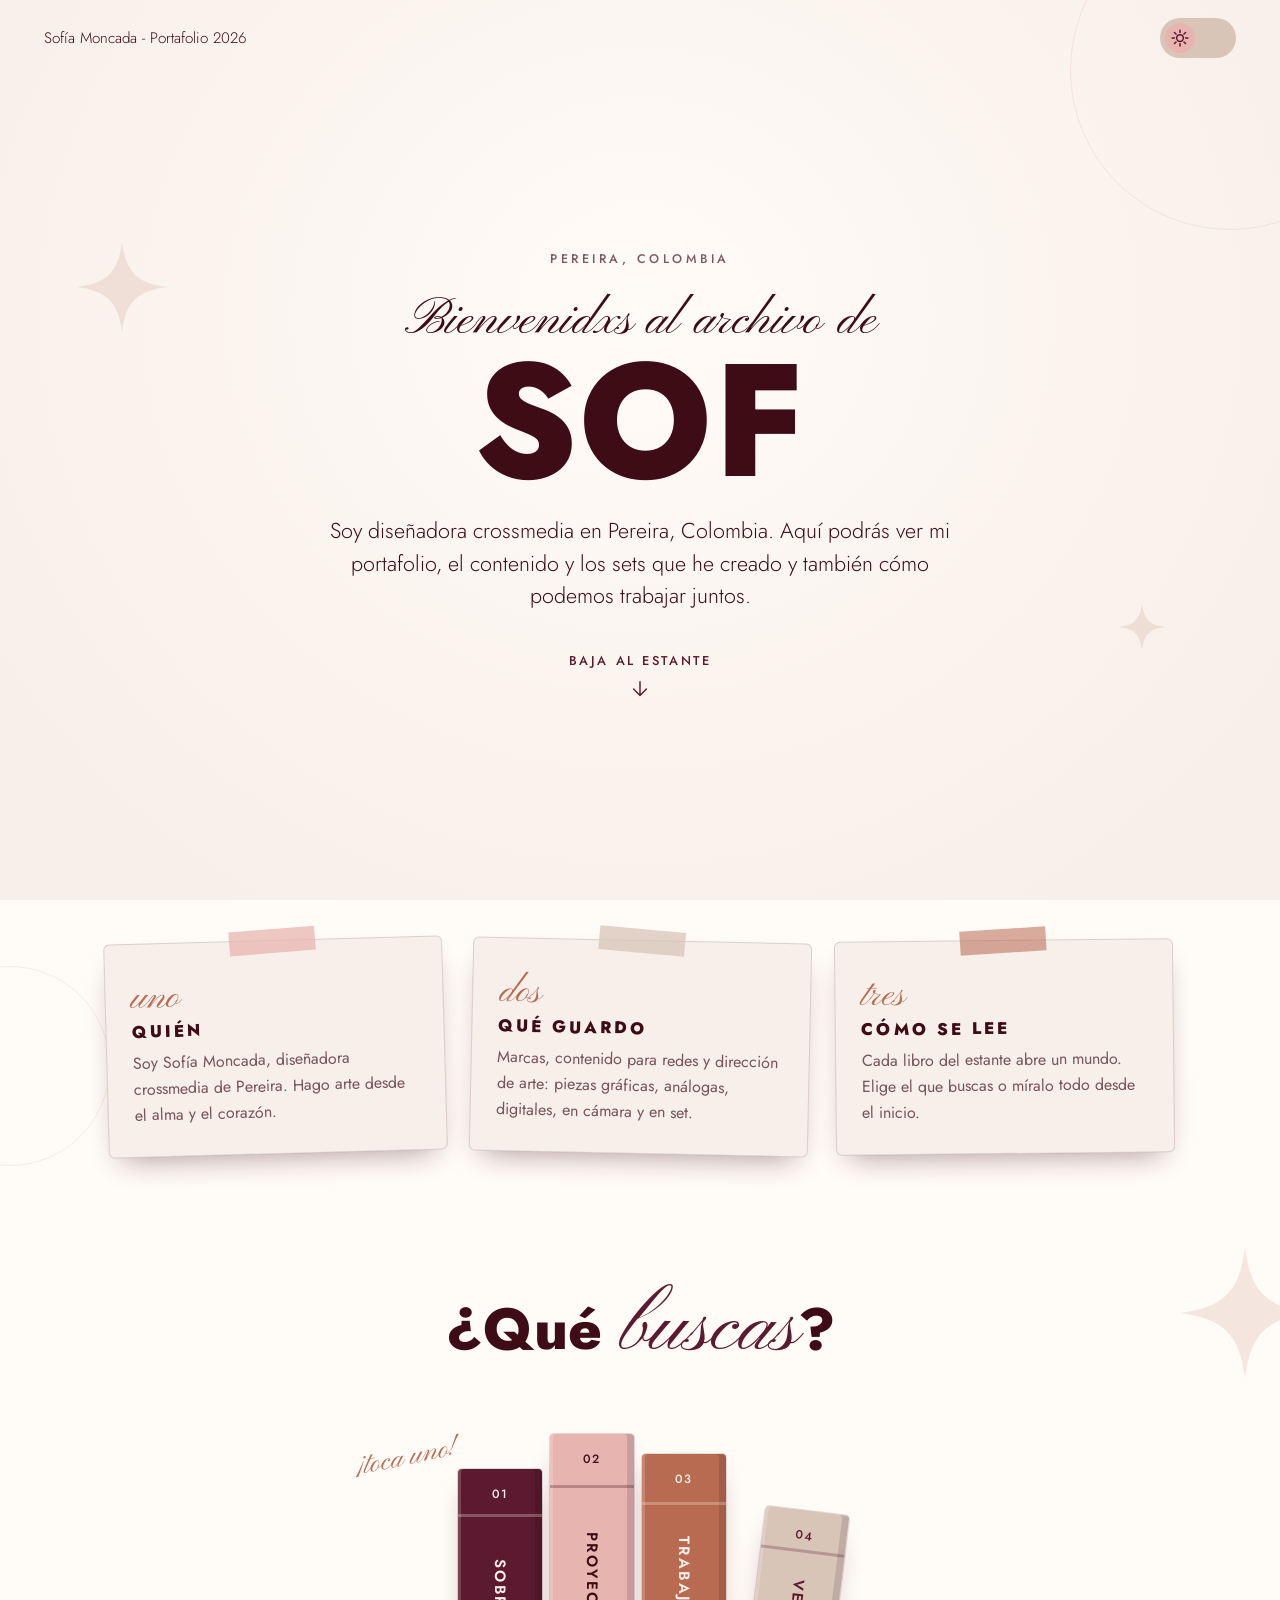
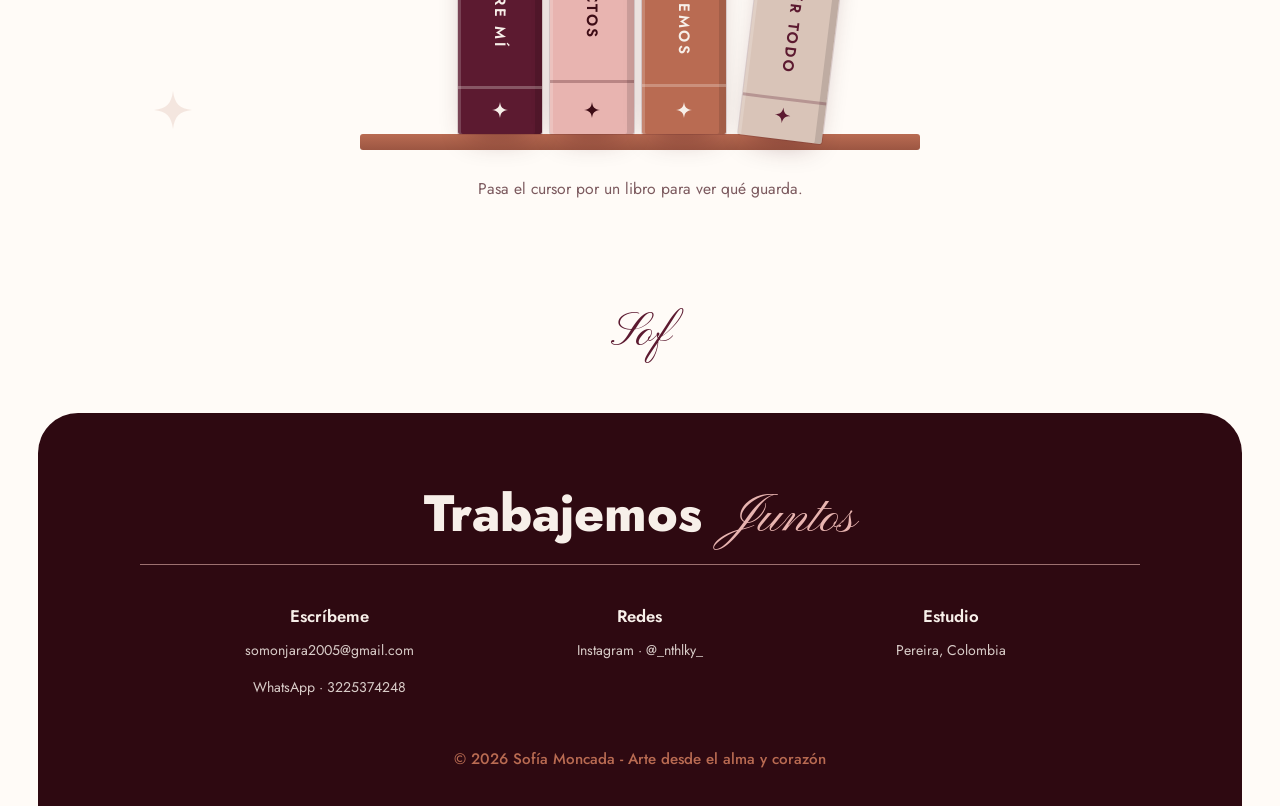
==== index.html @ 977b35dd "Marca de versión en los CSS y JS de todas las páginas Así el navegador descarga los archivos nuevos " ====
<!doctype html>
<html lang="es">
<head>
  <meta charset="utf-8">
  <meta name="viewport" content="width=device-width, initial-scale=1">
  <title>Trazo · Bienvenidx al archivo de SOF</title>
  <meta name="description" content="Portafolio de Sofía Moncada Jaramillo, diseñadora crossmedia en Pereira, Colombia. Arte desde el alma y corazón.">

  <!-- Tipografías: Jost (textos) y Pinyon Script (cursiva) -->
  <link rel="preconnect" href="https://fonts.googleapis.com">
  <link rel="preconnect" href="https://fonts.gstatic.com" crossorigin>
  <link href="https://fonts.googleapis.com/css2?family=Jost:wght@300;400;500;600;700;800&family=Pinyon+Script&display=swap" rel="stylesheet">

  <!-- Estilos: generales (todas las páginas) + los propios de esta página -->
  <link rel="stylesheet" href="css/base.css?v=20261113">
  <link rel="stylesheet" href="css/barra-menu.css?v=20261113">
  <link rel="stylesheet" href="css/pie.css?v=20261113">
  <link rel="stylesheet" href="css/entrada.css?v=20261113">

  <!-- Antes de pintar: tema guardado, cortina de llegada y salto de la entrada -->
  <script>
    (function () {
      var r = document.documentElement;
      try {
        var t = localStorage.getItem('sof-theme');
        if (t) r.dataset.theme = t;

        // La entrada solo aparece la primera vez. Si ya la viste y llegas de afuera,
        // pasa directo al inicio. Para verla igual: index.html?entrada
        var vista = localStorage.getItem('sof-intro-visto');
        var desdeElSitio = document.referrer.indexOf(location.origin) === 0;
        if (vista && !desdeElSitio && location.search.indexOf('entrada') < 0) {
          location.replace('inicio.html');
          return;
        }

        if (sessionStorage.getItem('sof-cortina')) {
          r.classList.add('cortina');
          sessionStorage.removeItem('sof-cortina');
        }
      } catch (e) {}
    })();
  </script>
</head>
<body data-pagina="entrada">

  <!-- Dibujos reutilizables (estrella de 4 puntas) -->
  <svg width="0" height="0" style="position:absolute" aria-hidden="true">
    <symbol id="estrella" viewBox="0 0 24 24">
      <path d="M12 0C13 8 16 11 24 12C16 13 13 16 12 24C11 16 8 13 0 12C8 11 11 8 12 0Z"/>
    </symbol>
  </svg>

  <!-- ============ BARRA SUPERIOR ============ -->
  <header class="barra">
    <a class="marca-nombre" href="inicio.html">Sofía Moncada - Portafolio 2026</a>

    <!-- Interruptor tipo píldora: sol a la izquierda (claro), luna a la derecha (oscuro) -->
    <button class="tema" id="btnTema" type="button" role="switch" aria-label="Modo oscuro">
      <span class="perilla">
        <svg class="ico-sol" viewBox="0 0 24 24" aria-hidden="true">
          <circle cx="12" cy="12" r="4.5"/>
          <path d="M12 1.5v3M12 19.5v3M1.5 12h3M19.5 12h3M4.6 4.6l2.1 2.1M17.3 17.3l2.1 2.1M4.6 19.4l2.1-2.1M17.3 6.7l2.1-2.1"/>
        </svg>
        <svg class="ico-luna" viewBox="0 0 24 24" aria-hidden="true">
          <path d="M20.5 14.5A8.5 8.5 0 1 1 9.5 3.5a7 7 0 0 0 11 11Z"/>
        </svg>
      </span>
    </button>
  </header>

  <main>

    <!-- ============ ENTRADA (INTRO) ============ -->
    <section class="vista intro" aria-labelledby="intro-titulo">

      <!-- Fondo decorativo con baja opacidad -->
      <div class="deco" aria-hidden="true">
        <svg class="deco-estrella e1"><use href="#estrella"/></svg>
        <svg class="deco-estrella e2"><use href="#estrella"/></svg>
        <svg class="deco-estrella e3"><use href="#estrella"/></svg>
        <svg class="deco-estrella e4"><use href="#estrella"/></svg>
        <span class="deco-circulo c1"></span>
        <span class="deco-circulo c2"></span>
      </div>

      <!-- Premisa -->
      <div class="premisa contenedor">
        <p class="etiqueta aparece">Pereira, Colombia</p>

        <h1 id="intro-titulo" class="premisa-titulo aparece">
          <span class="linea-1 script">Bienvenidxs al archivo de</span>
          <span class="linea-2">SOF</span>
        </h1>

        <p class="premisa-texto aparece">
          Soy diseñadora crossmedia en Pereira, Colombia. Aquí podrás ver mi portafolio,
          el contenido y los sets que he creado y también cómo podemos trabajar juntos.
        </p>

        <a class="bajar aparece" href="#estante" data-scroll>
          Baja al estante
          <svg viewBox="0 0 24 24" aria-hidden="true"><path d="M12 4v15M5 12l7 7 7-7"/></svg>
        </a>
      </div>

      <!-- Tres tarjetas -->
      <div class="tarjetas contenedor">
        <article class="tarjeta aparece">
          <span class="tarjeta-num script">uno</span>
          <h2>Quién</h2>
          <p>Soy Sofía Moncada, diseñadora crossmedia de Pereira. Hago arte desde el alma y el corazón.</p>
        </article>
        <article class="tarjeta aparece">
          <span class="tarjeta-num script">dos</span>
          <h2>Qué guardo</h2>
          <p>Marcas, contenido para redes y dirección de arte: piezas gráficas, análogas, digitales, en cámara y en set.</p>
        </article>
        <article class="tarjeta aparece">
          <span class="tarjeta-num script">tres</span>
          <h2>Cómo se lee</h2>
          <p>Cada libro del estante abre un mundo. Elige el que buscas o míralo todo desde el inicio.</p>
        </article>
      </div>

      <!-- Estante de libros -->
      <div class="estante-zona contenedor" id="estante">
        <h2 class="estante-titulo aparece">¿Qué <em class="script">buscas</em>?</h2>

        <div class="estante-mueble">
          <span class="nota script" aria-hidden="true">¡toca uno!</span>

          <nav class="estante" aria-label="Elige un mundo">
            <a class="libro" href="sobre-mi.html" style="--i:0; --h:265; --c:var(--vino); --t:var(--crema)"
               data-pista="Sobre mí · quién soy, mis herramientas y cómo trabajo.">
              <span class="libro-num">01</span>
              <span class="libro-titulo">Sobre mí</span>
              <svg class="libro-icono" aria-hidden="true"><use href="#estrella"/></svg>
            </a>

            <a class="libro" href="proyectos.html" style="--i:1; --h:300; --c:var(--rosa); --t:var(--vino-oscuro)"
               data-pista="Proyectos · lo gráfico, análogo, digital, en cámara y en set.">
              <span class="libro-num">02</span>
              <span class="libro-titulo">Proyectos</span>
              <svg class="libro-icono" aria-hidden="true"><use href="#estrella"/></svg>
            </a>

            <a class="libro" href="planes.html" style="--i:2; --h:280; --c:var(--terracota); --t:var(--crema)"
               data-pista="Trabajemos · planes y un brief para empezar juntxs.">
              <span class="libro-num">03</span>
              <span class="libro-titulo">Trabajemos</span>
              <svg class="libro-icono" aria-hidden="true"><use href="#estrella"/></svg>
            </a>

            <a class="libro libro-inclinado" href="inicio.html" style="--i:3; --h:230; --c:var(--arena); --t:var(--vino)"
               data-pista="Ver todo · empieza por el inicio y recorre el archivo completo.">
              <span class="libro-num">04</span>
              <span class="libro-titulo">Ver todo</span>
              <svg class="libro-icono" aria-hidden="true"><use href="#estrella"/></svg>
            </a>
          </nav>

          <div class="tabla" aria-hidden="true"></div>
        </div>

        <p class="pista" id="pista" aria-live="polite">Pasa el cursor por un libro para ver qué guarda.</p>
      </div>

      <p class="firma script">Sof</p>
    </section>

  </main>

  <!-- ============ PIE DE PÁGINA (igual en todas las páginas) ============ -->
  <footer class="pie" id="contacto">
    <h2 class="pie-titulo">Trabajemos <span class="script">Juntos</span></h2>

    <div class="pie-columnas">
      <div class="pie-col">
        <h3>Escríbeme</h3>
        <!-- El correo se copia al tocarlo -->
        <button class="copiar" type="button" data-copiar="somonjara2005@gmail.com">somonjara2005@gmail.com</button>
        <span class="copiar-aviso" aria-live="polite"></span>
        <a href="https://wa.me/573225374248" target="_blank" rel="noopener">WhatsApp · 3225374248</a>
      </div>
      <div class="pie-col">
        <h3>Redes</h3>
        <a href="https://www.instagram.com/_nthlky_/" target="_blank" rel="noopener">Instagram · @_nthlky_</a>
      </div>
      <div class="pie-col">
        <h3>Estudio</h3>
        <p>Pereira, Colombia</p>
      </div>
    </div>

    <p class="pie-legal">© 2026 Sofía Moncada - Arte desde el alma y corazón</p>
  </footer>

  <!-- Transición entre páginas: 4 franjas de color -->
  <div class="franjas" aria-hidden="true">
    <span></span><span></span><span></span><span></span>
  </div>

  <script src="js/main.js?v=20261113"></script>
</body>
</html>
---- css/base.css ----
/* =========================================================
   TRAZO · Portafolio de Sofía Moncada
   base.css · lo usan TODAS las páginas: colores, tipografías, botones,
   fondo decorativo, aparición al bajar, transición y movimiento reducido
   ========================================================= */

/* ---------- 1. Colores y tipografías ---------- */
:root {
  /* Paleta de marca (no cambian) */
  --vino: #5C1A30;
  --vino-oscuro: #3D0C15;
  --crema: #F7EFE9;
  --blanco: #FFFBF7;
  --rosa: #E8B4B0;
  --terracota: #B96B52;
  --arena: #D9C4B8;

  /* Colores que cambian con el tema (modo claro) */
  --bg: var(--blanco);
  --fg: var(--vino-oscuro);
  --suave: rgba(61, 12, 21, .68);
  --accent: var(--vino);
  --accent-2: var(--terracota);
  --paper: var(--crema);
  --linea: rgba(61, 12, 21, .14);
  --barra-bg: rgba(255, 251, 247, .78);
  --sombra: 0 14px 30px -14px rgba(61, 12, 21, .45);
  --deco: var(--terracota);
  --switch-bg: var(--arena);
  --raya-1: var(--crema);
  --raya-2: var(--blanco);
  --fondo-vista: radial-gradient(ellipse at 50% 35%, var(--blanco) 0%, var(--crema) 85%);

  /* Tipografías */
  --font: 'Jost', system-ui, -apple-system, 'Segoe UI', sans-serif;
  --script: 'Pinyon Script', cursive;

  color-scheme: light;
}

/* Modo oscuro: si el sistema lo pide y Sofía no eligió "claro" */
@media (prefers-color-scheme: dark) {
  :root:not([data-theme="light"]) {
    --bg: var(--vino-oscuro);
    --fg: var(--crema);
    --suave: rgba(247, 239, 233, .72);
    --accent: var(--rosa);
    --accent-2: var(--terracota);
    --paper: #4E1524;
    --linea: rgba(247, 239, 233, .16);
    --barra-bg: rgba(61, 12, 21, .78);
    --sombra: 0 14px 30px -14px rgba(0, 0, 0, .7);
    --deco: var(--rosa);
    --switch-bg: #6E3446;
    --raya-1: var(--vino);
    --raya-2: #4B1322;
    --fondo-vista: radial-gradient(ellipse at 50% 35%, var(--vino) 0%, var(--vino-oscuro) 90%);
    color-scheme: dark;
  }
}

/* Modo oscuro elegido con el interruptor */
:root[data-theme="dark"] {
  --bg: var(--vino-oscuro);
  --fg: var(--crema);
  --suave: rgba(247, 239, 233, .72);
  --accent: var(--rosa);
  --accent-2: var(--terracota);
  --paper: #4E1524;
  --linea: rgba(247, 239, 233, .16);
  --barra-bg: rgba(61, 12, 21, .78);
  --sombra: 0 14px 30px -14px rgba(0, 0, 0, .7);
  --deco: var(--rosa);
  --switch-bg: #6E3446;
  --raya-1: var(--vino);
  --raya-2: #4B1322;
  --fondo-vista: radial-gradient(ellipse at 50% 35%, var(--vino) 0%, var(--vino-oscuro) 90%);
  color-scheme: dark;
}


/* ---------- 2. Base ---------- */
*, *::before, *::after { box-sizing: border-box; }

html { scroll-behavior: smooth; }

body {
  margin: 0;
  background: var(--bg);
  color: var(--fg);
  font-family: var(--font);
  font-size: 1.0625rem;
  line-height: 1.6;
  overflow-x: clip;
  transition: background-color .4s ease, color .4s ease;
  -webkit-font-smoothing: antialiased;
}

h1, h2, h3 { margin: 0; line-height: 1.1; font-weight: 600; }
p { margin: 0; }
a { color: inherit; }
img, svg { display: block; }

.script {
  font-family: var(--script);
  font-weight: 400;
  font-style: normal;
}

.contenedor {
  width: 100%;
  max-width: 1100px;
  margin-inline: auto;
  padding-inline: 16px;
}

:focus-visible {
  outline: 2px solid var(--accent-2);
  outline-offset: 4px;
  border-radius: 4px;
}

.vista {
  position: relative;
  min-height: 100svh;
  overflow: hidden;
  overflow: clip; /* recorta sin romper los elementos que se quedan quietos (sticky) */
  background: var(--fondo-vista);
  background-attachment: fixed;
}
.vista[hidden] { display: none; }

.boton {
  display: inline-block;
  padding: .8em 1.6em;
  border-radius: 999px;
  background: var(--accent);
  color: var(--bg);
  font-weight: 500;
  letter-spacing: .04em;
  text-decoration: none;
  transition: transform .25s ease;
}
.boton:hover { transform: translateY(-2px); }



/* Botones rosa y con borde (Inicio, Sobre mí, menú…) */
.btn-rosa,
.btn-borde {
  padding: .8em 1.6em;
  border-radius: 999px;
  font-size: .95rem;
  font-weight: 700;
  text-decoration: none;
  transition: transform .25s ease;
}
.btn-rosa { background: var(--rosa); color: var(--vino-oscuro); }
.btn-borde { border: 1.5px solid var(--fg); color: var(--fg); }
.btn-rosa:hover,
.btn-borde:hover { transform: translateY(-2px); }


/* ---------- 4. Fondo decorativo (.deco) ---------- */
.deco {
  position: absolute;
  inset: 0;
  pointer-events: none;
  z-index: 0;
}
.deco-estrella {
  position: absolute;
  fill: var(--deco);
  opacity: .14;
  animation: girar 40s linear infinite;
}
.deco-estrella.e1 { width: 90px;  height: 90px;  top: 12%; left: 6%; }
.deco-estrella.e2 { width: 46px;  height: 46px;  top: 30%; right: 9%; animation-duration: 28s; animation-direction: reverse; }
.deco-estrella.e3 { width: 130px; height: 130px; top: 62%; right: -30px; animation-duration: 55s; }
.deco-estrella.e4 { width: 38px;  height: 38px;  top: 84%; left: 12%; animation-duration: 24s; }

.deco-circulo {
  position: absolute;
  border-radius: 50%;
  border: 1.5px solid var(--deco);
  opacity: .12;
}
.deco-circulo.c1 { width: 320px; height: 320px; top: -90px; right: -110px; }
.deco-circulo.c2 { width: 200px; height: 200px; top: 48%; left: -90px; }

.vista > *:not(.deco) { position: relative; z-index: 1; }

@keyframes girar { to { rotate: 360deg; } }


/* ---------- 5. Aparición al hacer scroll ---------- */
.js .aparece {
  opacity: 0;
  transform: translateY(24px);
  transition: opacity .8s ease, transform .8s cubic-bezier(.2, .7, .2, 1);
}
.js .aparece.visible { opacity: 1; transform: none; }


/* ---------- 10. Transición entre páginas (4 franjas) ---------- */
.franjas {
  position: fixed;
  inset: 0;
  z-index: 100;
  display: grid;
  grid-template-columns: repeat(4, 1fr);
  pointer-events: none;
}
.franjas span {
  transform: scaleY(0);
  transform-origin: top;
  transition: transform .5s cubic-bezier(.7, 0, .3, 1);
}
.franjas span:nth-child(1) { background: var(--vino); }
.franjas span:nth-child(2) { background: var(--terracota); transition-delay: 70ms; }
.franjas span:nth-child(3) { background: var(--rosa);      transition-delay: 140ms; }
.franjas span:nth-child(4) { background: var(--arena);     transition-delay: 210ms; }

.franjas.entra { pointer-events: auto; }
.franjas.entra span { transform: scaleY(1); }
.franjas.sale span  { transform: scaleY(0); transform-origin: bottom; }

/* Al llegar de otra página, la pantalla empieza tapada por las franjas */
.cortina .franjas { pointer-events: auto; }
.cortina .franjas span { transform: scaleY(1); transition: none; }


/* ---------- 11. Movimiento reducido (general) ---------- */
@media (prefers-reduced-motion: reduce) {
  html { scroll-behavior: auto; }
  *, *::before, *::after {
    animation: none !important;
    transition: none !important;
  }
  .js .aparece { opacity: 1; transform: none; }
}


/* ---------- 12. Espacio para imagen (todas las páginas) ----------
   <span class="espacio-img" data-src="img/carpeta/archivo.jpg" data-alt="descripción">…</span>
   Si el archivo existe en esa ruta, la imagen aparece sola; si no, se ve este recuadro marcado. */
.espacio-img {
  position: relative;
  display: grid;
  place-items: center;
  overflow: hidden;
  border: 1.5px dashed currentColor;
  color: inherit;
  text-align: center;
  font-size: .62rem;
  font-weight: 600;
  letter-spacing: .12em;
  line-height: 1.5;
  text-transform: uppercase;
}
.espacio-img > span { padding: .6rem; opacity: .75; }
.espacio-img small { display: block; font-weight: 400; letter-spacing: .02em; text-transform: none; opacity: .85; }
.espacio-img.con-imagen { border: none; }
.espacio-img.con-imagen img { width: 100%; height: 100%; object-fit: cover; }
---- css/barra-menu.css ----
/* =========================================================
   TRAZO · Portafolio de Sofía Moncada
   barra-menu.css · barra de arriba, interruptor claro/oscuro
   y menú grande "Lo que hago" (todas las páginas)
   ========================================================= */

/* ---------- 3. Barra superior ---------- */
.barra {
  position: fixed;
  inset: 0 0 auto 0;
  z-index: 50;
  display: flex;
  align-items: center;
  justify-content: space-between;
  padding: 18px clamp(16px, 5vw, 44px);
  background: transparent;
  transition: background-color .3s ease, padding .3s ease;
}
/* Al bajar, la barra toma fondo para que se lea encima del contenido */
.barra.con-fondo {
  padding-block: 10px;
  background: var(--barra-bg);
  backdrop-filter: blur(10px);
  -webkit-backdrop-filter: blur(10px);
}

.marca-nombre {
  font-size: .95rem;
  font-weight: 300;
  color: var(--fg);
  text-decoration: none;
  white-space: nowrap;
}

/* ----- Barra principal (páginas internas): píldora flotante ----- */
.barra.barra-principal,
.barra.barra-principal.con-fondo {
  top: 12px;
  left: 50%;
  right: auto;
  width: min(1240px, calc(100% - 32px));
  translate: -50% 0;
  padding: 7px 8px 7px clamp(16px, 2vw, 26px);
  border: 1px solid var(--linea);
  border-radius: 999px;
  background: var(--barra-bg);
  backdrop-filter: blur(12px);
  -webkit-backdrop-filter: blur(12px);
}

.logo {
  font-family: var(--script);
  font-size: 2.1rem;
  line-height: 1;
  color: var(--fg);
  text-decoration: none;
}

/* Enlaces Inicio · Sobre mí · Proyectos */
.nav {
  display: flex;
  align-items: center;
  gap: .3rem;
  margin-inline: auto;
}
.nav-enlace {
  padding: .5em 1em;
  border-radius: 999px;
  font-size: .95rem;
  font-weight: 500;
  color: var(--fg);
  text-decoration: none;
  transition: background-color .25s ease;
}
.nav-enlace:hover { background: var(--linea); }
/* Página actual: resaltada en una píldora */
.nav-enlace[aria-current="page"] {
  background: var(--linea);
  color: var(--suave);
}

.barra-acciones {
  display: flex;
  align-items: center;
  gap: 10px;
}

/* Botón "¡Trabajemos!" (rosa) */
.nav-cta {
  padding: .7em 1.3em;
  border-radius: 999px;
  background: var(--rosa);
  color: var(--vino-oscuro);
  font-size: .95rem;
  font-weight: 700;
  text-decoration: none;
  white-space: nowrap;
  transition: transform .25s ease;
}
.nav-cta:hover { transform: translateY(-2px) rotate(-2deg); }

/* Botón "Lo que hago" (borde) */
.lo-que-hago {
  padding: .65em 1.2em;
  border: 1.5px solid var(--fg);
  border-radius: 999px;
  background: transparent;
  color: var(--fg);
  font: inherit;
  font-size: .95rem;
  font-weight: 700;
  white-space: nowrap;
  cursor: pointer;
  transition: background-color .25s ease, color .25s ease;
}
.lo-que-hago:hover,
.lo-que-hago[aria-expanded="true"] {
  background: var(--fg);
  color: var(--bg);
}

/* Interruptor un poco más pequeño dentro de la barra */
.barra-principal .tema { width: 64px; height: 34px; }
.barra-principal .perilla { top: 4px; left: 4px; width: 26px; height: 26px; }
.barra-principal .tema[data-modo="dark"] .perilla { transform: translateX(30px); }
.barra-principal .perilla svg { width: 15px; height: 15px; }

/* Botón "Menú" (solo en celular) */
.menu-btn {
  display: none;
  align-items: center;
  gap: .5rem;
  padding: .55em 1em;
  border: 1.5px solid var(--fg);
  border-radius: 999px;
  background: transparent;
  color: var(--fg);
  font: inherit;
  font-size: .9rem;
  font-weight: 600;
  cursor: pointer;
}
.menu-btn[aria-expanded="true"] { background: var(--fg); color: var(--bg); }
.menu-rayas { display: grid; gap: 4px; width: 16px; }
.menu-rayas i { height: 1.8px; border-radius: 2px; background: currentColor; }

/* Celular y tablet: solo logo, interruptor y "Menú" */
@media (max-width: 900px) {
  .nav,
  .nav-cta,
  .lo-que-hago { display: none; }
  .menu-btn { display: inline-flex; }
}


/* ----- Menú grande "Lo que hago" ----- */
.mega {
  position: fixed;
  inset: 0;
  z-index: 45; /* debajo de la barra, que sigue visible */
  overflow-y: auto;
  overscroll-behavior: contain;
  background: var(--bg);
  opacity: 0;
  transition: opacity .35s ease;
}
.mega[hidden] { display: none; }
.mega.abierto { opacity: 1; }

.mega-contenido {
  width: min(1240px, calc(100% - 32px));
  margin-inline: auto;
  padding-block: 100px 50px;
}

.mega-cabeza {
  display: flex;
  flex-wrap: wrap;
  align-items: flex-end;
  justify-content: space-between;
  gap: .4rem 1rem;
  margin-bottom: 1rem;
}
.mega-etiqueta {
  font-size: .95rem;
  font-weight: 500;
}
.mega-etiqueta b {
  margin-right: .6rem;
  font-weight: 700;
  color: var(--rosa);
}
.mega-lema {
  font-size: clamp(1.8rem, 3.6vw, 2.6rem);
  line-height: 1;
  color: var(--rosa);
}

/* Las tres tarjetas de mundos */
.mundos {
  display: grid;
  grid-template-columns: repeat(3, 1fr);
  gap: 20px;
}
.mundo {
  display: flex;
  flex-direction: column;
  padding: 26px 24px 26px;
  border-radius: 26px;
  background: var(--mundo-bg);
  color: var(--mundo-fg);
  box-shadow: 0 0 0 1px var(--linea);
  transition: transform .4s cubic-bezier(.3, 1.4, .5, 1);
}
.mundo:hover { transform: translateY(-4px); }
.mundo-marca { --mundo-bg: var(--rosa);      --mundo-fg: var(--vino-oscuro); }
.mundo-redes { --mundo-bg: var(--crema);     --mundo-fg: var(--vino-oscuro); }
.mundo-arte  { --mundo-bg: var(--terracota); --mundo-fg: var(--crema); }

.mundo-para {
  font-size: .9rem;
  opacity: .8;
}
.mundo-titulo {
  margin: .5rem 0 1rem;
  padding-bottom: 1rem;
  border-bottom: 1px solid currentColor;
  font-size: clamp(2rem, 3.2vw, 2.7rem);
  font-weight: 800;
  line-height: 1.05;
  letter-spacing: .02em;
}
.mundo-titulo .script {
  font-size: 1.05em;
  font-weight: 400;
  letter-spacing: 0;
}

.mundo-planes {
  margin: 0;
  padding: 0;
  list-style: none;
}
.plan {
  display: grid;
  grid-template-columns: 2.2rem 1fr auto;
  align-items: center;
  gap: .6rem;
  padding-block: .9rem;
  border-bottom: 1px solid color-mix(in srgb, currentColor 35%, transparent);
}
.plan-num {
  align-self: start;
  font-size: 1.05rem;
}
.plan-texto h3 {
  font-size: 1.05rem;
  font-weight: 500;
  line-height: 1.3;
}
.plan-texto p {
  margin-top: .25rem;
  font-size: .88rem;
  line-height: 1.45;
  opacity: .8;
}
.adquirir {
  padding: .45em 1em;
  border: 1.3px solid currentColor;
  border-radius: 999px;
  font-size: .85rem;
  font-weight: 700;
  color: inherit;
  text-decoration: none;
  white-space: nowrap;
  transition: background-color .25s ease, color .25s ease;
}
.adquirir:hover {
  background: var(--mundo-fg);
  color: var(--mundo-bg);
}

.mundo-miralo {
  margin-top: 1.2rem;
  font-size: .85rem;
  opacity: .8;
}
.chips {
  display: flex;
  flex-wrap: wrap;
  gap: .4rem;
  margin: .5rem 0 0;
  padding: 0;
  list-style: none;
}
.chips a {
  display: inline-block;
  padding: .35em .9em;
  border: 1px solid currentColor;
  border-radius: 999px;
  font-size: .85rem;
  color: inherit;
  text-decoration: none;
}
.chips a:hover { background: var(--mundo-fg); color: var(--mundo-bg); }

.mundo-ver {
  align-self: flex-start;
  margin-top: auto;
  padding-top: 1.8rem;
  font-size: 1.05rem;
  font-weight: 600;
  color: inherit;
  text-decoration: none;
}
.mundo-ver span { display: inline-block; transition: rotate .5s ease; }
.mundo-ver:hover span { rotate: 180deg; }
/* Subrayado del enlace "Ver el mundo" */
.mundo-ver { background: linear-gradient(currentColor, currentColor) left bottom / 100% 1.5px no-repeat; padding-bottom: 2px; }

/* Parte de abajo: páginas en grande + asesoría */
.mega-pie {
  display: flex;
  flex-wrap: wrap;
  align-items: center;
  justify-content: space-between;
  gap: 2rem;
  margin-top: 2.6rem;
}
.mega-paginas {
  display: flex;
  flex-direction: column;
}
.mega-paginas a {
  font-size: clamp(2rem, 4vw, 2.7rem);
  font-weight: 800;
  line-height: 1.12;
  text-transform: uppercase;
  color: var(--fg);
  text-decoration: none;
  transition: color .25s ease, translate .25s ease;
}
.mega-paginas a:hover { color: var(--rosa); translate: 8px 0; }

.asesoria {
  max-width: 420px;
  padding: 1.4rem 1.6rem;
  border: 1px dashed var(--suave);
  border-radius: 22px;
}
.asesoria-titulo {
  font-size: 1.9rem;
  line-height: 1.1;
  color: var(--rosa);
}
.asesoria-texto {
  margin-top: .3rem;
  font-size: 1rem;
}
.asesoria-botones {
  display: flex;
  flex-wrap: wrap;
  gap: .7rem;
  margin-top: 1rem;
}
.asesoria-hora {
  margin-top: .9rem;
  font-size: .85rem;
  color: var(--suave);
}

@media (max-width: 980px) {
  .mundos { grid-template-columns: 1fr; }
}


/* Interruptor tipo píldora */
.tema {
  position: relative;
  width: 76px;
  height: 40px;
  padding: 0;
  border: none;
  border-radius: 999px;
  background: var(--switch-bg);
  cursor: pointer;
  transition: background-color .3s ease;
}
.perilla {
  position: absolute;
  top: 5px;
  left: 5px;
  display: grid;
  place-items: center;
  width: 30px;
  height: 30px;
  border-radius: 50%;
  background: var(--rosa);
  color: var(--vino);
  transition: transform .4s cubic-bezier(.3, 1.4, .5, 1);
}
.tema[data-modo="dark"] .perilla { transform: translateX(36px); }
.perilla svg { width: 18px; height: 18px; }
.ico-sol { fill: none; stroke: currentColor; stroke-width: 2; stroke-linecap: round; }
.ico-luna { fill: currentColor; }
.tema[data-modo="dark"] .ico-sol,
.tema[data-modo="light"] .ico-luna { display: none; }
---- css/pie.css ----
/* =========================================================
   TRAZO · Portafolio de Sofía Moncada
   pie.css · pie de página "Trabajemos Juntos" (todas las páginas)
   ========================================================= */

/* ---------- 9f. Pie de página "Trabajemos Juntos" (todas las páginas) ---------- */
.pie {
  margin-inline: clamp(0px, 3vw, 44px);
  padding: clamp(3rem, 7vw, 4.5rem) clamp(16px, 5vw, 2rem) 2.2rem;
  border-radius: 40px 40px 0 0;
  background: #2E0911;
  color: var(--crema);
  text-align: center;
  scroll-margin-top: 80px;
}
.pie-titulo {
  max-width: 1000px;
  margin-inline: auto;
  padding-bottom: 1rem;
  border-bottom: 1px solid color-mix(in srgb, var(--rosa) 60%, transparent);
  font-size: clamp(2.2rem, 5vw, 3.2rem);
  font-weight: 800;
}
.pie-titulo .script {
  margin-left: .2em;
  font-size: 1.05em;
  font-weight: 400;
  color: var(--rosa);
}

.pie-columnas {
  display: grid;
  grid-template-columns: repeat(3, 1fr);
  gap: 2rem;
  max-width: 900px;
  margin: 2.6rem auto 0;
}
.pie-col {
  display: flex;
  flex-direction: column;
  align-items: center;
  gap: .9rem;
}
.pie-col h3 {
  font-size: 1.05rem;
  font-weight: 600;
}
.pie-col a,
.pie-col p,
.copiar {
  padding: 0;
  border: none;
  background: none;
  font: inherit;
  font-size: .88rem;
  color: var(--crema);
  opacity: .85;
  text-decoration: none;
  cursor: pointer;
  transition: color .25s ease, opacity .25s ease;
}
.pie-col p { cursor: default; }
.pie-col a:hover,
.copiar:hover { color: var(--rosa); opacity: 1; }
.copiar-aviso {
  min-height: 0;
  margin-top: -.6rem;
  font-size: .78rem;
  font-weight: 600;
  color: var(--rosa);
}
.copiar-aviso:empty { display: none; }

.pie-legal {
  margin-top: 3rem;
  font-size: .95rem;
  font-weight: 500;
  color: var(--terracota);
}

@media (max-width: 640px) {
  .pie-columnas { grid-template-columns: 1fr; }
}
---- css/entrada.css ----
/* =========================================================
   TRAZO · Portafolio de Sofía Moncada
   entrada.css · solo para index.html (la Entrada)
   ========================================================= */

/* ---------- 6. ENTRADA · Premisa ---------- */
.premisa {
  min-height: 100svh;
  display: flex;
  flex-direction: column;
  align-items: center;
  justify-content: center;
  gap: 1.4rem;
  padding-top: 90px;
  padding-bottom: 40px;
  text-align: center;
}

.etiqueta {
  font-size: .78rem;
  font-weight: 500;
  letter-spacing: .28em;
  text-transform: uppercase;
  color: var(--suave);
}

.premisa-titulo {
  display: flex;
  flex-direction: column;
  align-items: center;
  color: var(--fg);
}
.premisa-titulo .linea-1 {
  font-size: clamp(2rem, 5vw, 3.2rem);
  line-height: 1.1;
}
.premisa-titulo .linea-2 {
  font-size: clamp(5.5rem, 17vw, 10rem);
  font-weight: 800;
  line-height: .9;
  letter-spacing: .01em;
}

.premisa-texto {
  max-width: 40rem;
  font-size: clamp(1.1rem, 2.2vw, 1.35rem);
  font-weight: 300;
  line-height: 1.5;
  color: var(--fg);
  opacity: .92;
}

.bajar {
  display: inline-flex;
  flex-direction: column;
  align-items: center;
  gap: .4rem;
  margin-top: 1rem;
  font-size: .8rem;
  font-weight: 500;
  letter-spacing: .2em;
  text-transform: uppercase;
  text-decoration: none;
  color: var(--accent);
}
.bajar svg {
  width: 22px;
  height: 22px;
  fill: none;
  stroke: currentColor;
  stroke-width: 1.6;
  stroke-linecap: round;
  stroke-linejoin: round;
  animation: rebote 1.8s ease-in-out infinite;
}
@keyframes rebote { 50% { transform: translateY(6px); } }


/* ---------- 7. ENTRADA · Tres tarjetas ---------- */
.tarjetas {
  display: grid;
  grid-template-columns: repeat(auto-fit, minmax(240px, 1fr));
  gap: 2.4rem 1.6rem;
  padding-block: 40px 90px;
}

.tarjeta {
  position: relative;
  padding: 2.2rem 1.6rem 1.8rem;
  background: var(--paper);
  border: 1px solid var(--linea);
  border-radius: 6px;
  box-shadow: var(--sombra);
}
/* Cinta de papel arriba de cada tarjeta */
.tarjeta::before {
  content: "";
  position: absolute;
  top: -12px;
  left: 50%;
  width: 86px;
  height: 24px;
  background: var(--rosa);
  opacity: .75;
  translate: -50% 0;
  rotate: -3deg;
}
.tarjeta:nth-child(1) { rotate: -1.6deg; }
.tarjeta:nth-child(2) { rotate: 1.2deg; }
.tarjeta:nth-child(3) { rotate: -.6deg; }
.tarjeta:nth-child(2)::before { background: var(--arena); rotate: 4deg; }
.tarjeta:nth-child(3)::before { background: var(--terracota); opacity: .55; }

.tarjeta-num {
  display: block;
  font-size: 2.4rem;
  line-height: 1;
  color: var(--accent-2);
}
.tarjeta h2 {
  margin: .3rem 0 .6rem;
  font-size: 1.05rem;
  font-weight: 800;
  letter-spacing: .18em;
  text-transform: uppercase;
}
.tarjeta p { color: var(--suave); font-size: 1rem; }


/* ---------- 8. ENTRADA · Estante de libros ---------- */
.estante-zona {
  display: flex;
  flex-direction: column;
  align-items: center;
  padding-block: 40px 70px;
  scroll-margin-top: 70px;
}

.estante-titulo {
  font-size: clamp(2.2rem, 6vw, 3.6rem);
  font-weight: 800;
  text-align: center;
}
.estante-titulo em {
  font-size: 1.45em;
  color: var(--accent);
}

.estante-mueble {
  --escala: 1;
  position: relative;
  width: 100%;
  max-width: 560px;
  margin-top: 2.4rem;
}

.estante {
  display: flex;
  align-items: flex-end;
  justify-content: center;
  gap: 8px;
  min-height: calc(320px * var(--escala));
  padding-inline: 12px;
}

/* Cada libro (lomo) */
.libro {
  position: relative;
  display: flex;
  flex-direction: column;
  align-items: center;
  justify-content: space-between;
  width: calc(84px * var(--escala));
  height: calc(var(--h) * 1px * var(--escala));
  padding: calc(16px * var(--escala)) 0;
  background: var(--c);
  color: var(--t);
  border-radius: 4px 4px 2px 2px;
  text-decoration: none;
  box-shadow:
    inset -7px 0 0 rgba(0, 0, 0, .12),
    inset 3px 0 0 rgba(255, 255, 255, .18),
    0 0 0 1px var(--linea),
    var(--sombra);
  transform: translateY(var(--y, 0)) rotate(var(--rot, 0deg));
  transform-origin: bottom left;
  transition: transform .4s cubic-bezier(.3, 1.5, .5, 1);
}
/* Bandas del lomo */
.libro::before,
.libro::after {
  content: "";
  position: absolute;
  left: 0;
  right: 0;
  height: 3px;
  background: currentColor;
  opacity: .28;
}
.libro::before { top: 17%; }
.libro::after  { bottom: 17%; }

.libro:hover,
.libro:focus-visible { --y: -18px; }

.libro-inclinado { --rot: 7deg; margin-left: 4px; }
.libro-inclinado:hover,
.libro-inclinado:focus-visible { --rot: 2deg; }

.libro-num {
  font-size: calc(.75rem * var(--escala));
  font-weight: 500;
  letter-spacing: .1em;
}
.libro-titulo {
  writing-mode: vertical-rl; /* se lee de arriba hacia abajo */
  font-size: calc(15px * var(--escala));
  font-weight: 600;
  letter-spacing: .16em;
  text-transform: uppercase;
  white-space: nowrap;
}
.libro-icono {
  width: calc(16px * var(--escala));
  height: calc(16px * var(--escala));
  fill: currentColor;
}

/* Libros que caen al llegar al estante */
.js .estante:not(.cae) .libro { opacity: 0; }
.estante.cae .libro {
  animation: caer .9s cubic-bezier(.3, 1.35, .5, 1) backwards;
  animation-delay: calc(var(--i) * 130ms);
}
@keyframes caer {
  from { translate: 0 -110vh; opacity: 0; }
  30%  { opacity: 1; }
  to   { translate: 0 0; }
}

/* Tabla del estante */
.tabla {
  height: 16px;
  border-radius: 3px;
  background: linear-gradient(var(--terracota), #9C5642);
  box-shadow: 0 16px 26px -12px rgba(61, 12, 21, .55);
}

/* Nota "¡toca uno!" */
.nota {
  position: absolute;
  top: 6%;
  left: -6px;
  font-size: 1.9rem;
  color: var(--accent-2);
  rotate: -12deg;
}

.pista {
  min-height: 3.2em;
  max-width: 30rem;
  margin-top: 1.6rem;
  text-align: center;
  font-size: .98rem;
  color: var(--suave);
}

.firma {
  padding: 0 16px 40px;
  text-align: center;
  font-size: 3rem;
  color: var(--accent);
}

/* Celulares: libros más pequeños */
@media (max-width: 560px) {
  .estante-mueble { --escala: .74; }
  .nota { display: none; }
}


/* ---------- Movimiento reducido ---------- */
@media (prefers-reduced-motion: reduce) {
  .js .estante:not(.cae) .libro { opacity: 1; }
}
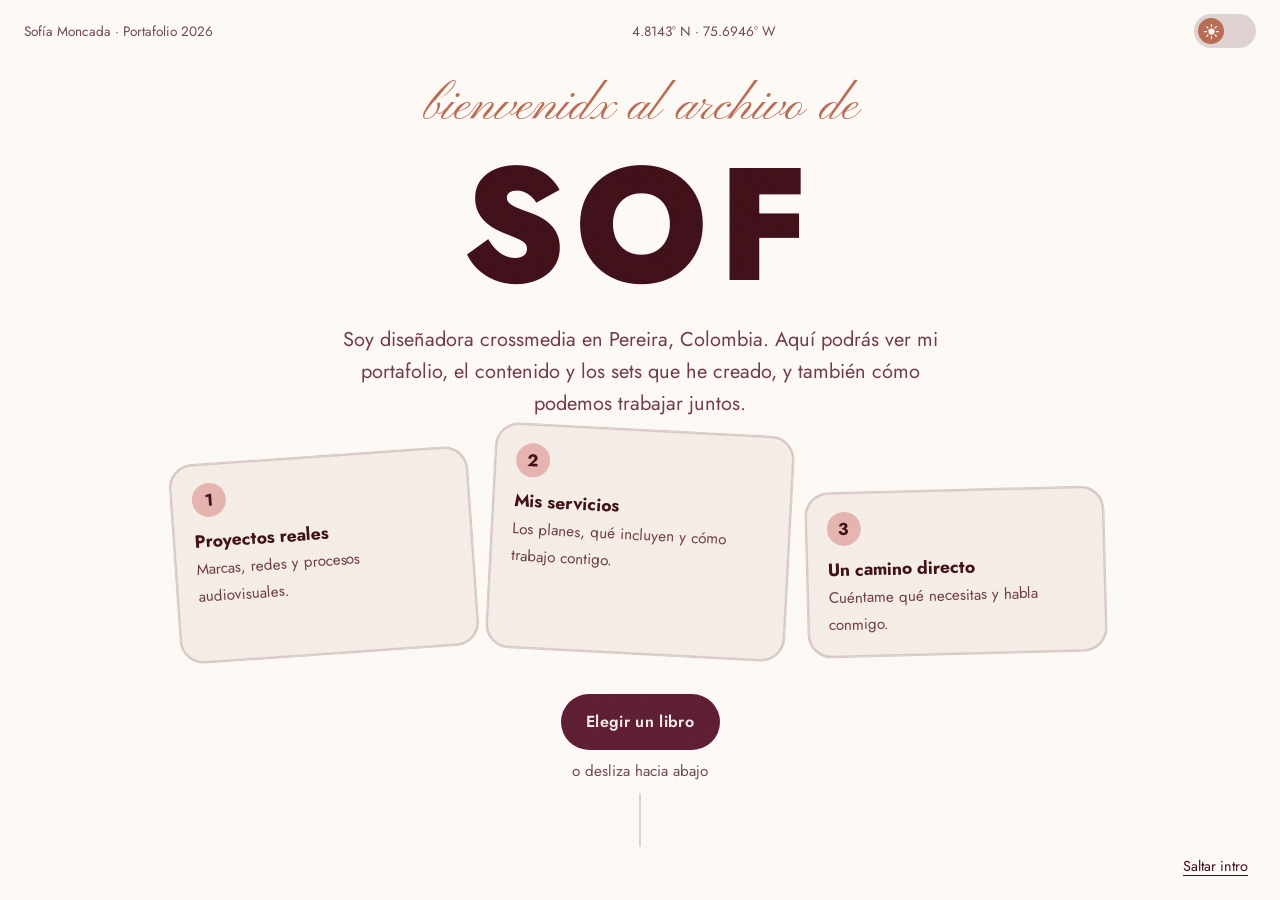
==== commit 57369f3b: "Diseño igual al portafolio original (trazo-portafolio) Se pasa el diseño original a páginas separada" ====
--- a/index.html
+++ b/index.html
@@ -1,206 +1,66 @@
-<!doctype html>
+<!DOCTYPE html>
 <html lang="es">
 <head>
-  <meta charset="utf-8">
-  <meta name="viewport" content="width=device-width, initial-scale=1">
-  <title>Trazo · Bienvenidx al archivo de SOF</title>
-  <meta name="description" content="Portafolio de Sofía Moncada Jaramillo, diseñadora crossmedia en Pereira, Colombia. Arte desde el alma y corazón.">
-
-  <!-- Tipografías: Jost (textos) y Pinyon Script (cursiva) -->
-  <link rel="preconnect" href="https://fonts.googleapis.com">
-  <link rel="preconnect" href="https://fonts.gstatic.com" crossorigin>
-  <link href="https://fonts.googleapis.com/css2?family=Jost:wght@300;400;500;600;700;800&family=Pinyon+Script&display=swap" rel="stylesheet">
-
-  <!-- Estilos: generales (todas las páginas) + los propios de esta página -->
-  <link rel="stylesheet" href="css/base.css?v=20261113">
-  <link rel="stylesheet" href="css/barra-menu.css?v=20261113">
-  <link rel="stylesheet" href="css/pie.css?v=20261113">
-  <link rel="stylesheet" href="css/entrada.css?v=20261113">
-
-  <!-- Antes de pintar: tema guardado, cortina de llegada y salto de la entrada -->
-  <script>
-    (function () {
-      var r = document.documentElement;
-      try {
-        var t = localStorage.getItem('sof-theme');
-        if (t) r.dataset.theme = t;
-
-        // La entrada solo aparece la primera vez. Si ya la viste y llegas de afuera,
-        // pasa directo al inicio. Para verla igual: index.html?entrada
-        var vista = localStorage.getItem('sof-intro-visto');
-        var desdeElSitio = document.referrer.indexOf(location.origin) === 0;
-        if (vista && !desdeElSitio && location.search.indexOf('entrada') < 0) {
-          location.replace('inicio.html');
-          return;
-        }
-
-        if (sessionStorage.getItem('sof-cortina')) {
-          r.classList.add('cortina');
-          sessionStorage.removeItem('sof-cortina');
-        }
-      } catch (e) {}
-    })();
-  </script>
+<meta charset="utf-8">
+<meta name="viewport" content="width=device-width, initial-scale=1, viewport-fit=cover">
+<title>Trazo · Sofía Moncada</title>
+<meta name="description" content="Sofía Moncada, diseñadora crossmedia en Pereira, Colombia. Identidad de marca, contenido para redes y dirección de arte.">
+<link rel="preconnect" href="https://fonts.googleapis.com">
+<link rel="preconnect" href="https://fonts.gstatic.com" crossorigin>
+<link href="https://fonts.googleapis.com/css2?family=Jost:wght@300;400;500;600;700;800;900&family=Pinyon+Script&display=swap" rel="stylesheet">
+<!-- Estilos: generales (todas las páginas) + los propios de esta página -->
+<link rel="stylesheet" href="css/base.css?v=20261113c">
+<link rel="stylesheet" href="css/barra-menu.css?v=20261113c">
+<link rel="stylesheet" href="css/pie.css?v=20261113c">
+<link rel="stylesheet" href="css/entrada.css?v=20261113c">
+<!-- La entrada sale una vez por visita; para verla otra vez: index.html?entrada -->
+<script>(function(){try{if(sessionStorage.getItem('sof-intro')==='1'&&location.search.indexOf('entrada')<0)location.replace('inicio.html')}catch(e){}})();</script>
+<!-- Antes de pintar: tema guardado y franjas de llegada desde otra página -->
+<script>
+(function(){var r=document.documentElement;try{var t=localStorage.getItem('sof-theme');if(t==='dark'||t==='light')r.dataset.theme=t;if(sessionStorage.getItem('sof-wipe')){r.classList.add('llegando');sessionStorage.removeItem('sof-wipe')}}catch(e){}})();
+</script>
 </head>
 <body data-pagina="entrada">
+<a class="skip" href="#" id="skip">Saltar al contenido</a>
 
-  <!-- Dibujos reutilizables (estrella de 4 puntas) -->
-  <svg width="0" height="0" style="position:absolute" aria-hidden="true">
-    <symbol id="estrella" viewBox="0 0 24 24">
-      <path d="M12 0C13 8 16 11 24 12C16 13 13 16 12 24C11 16 8 13 0 12C8 11 11 8 12 0Z"/>
-    </symbol>
-  </svg>
+<!-- ============ ENTRADA (INTRO) ============ -->
+<!-- Sale la primera vez de cada visita. Para verla de nuevo: index.html?entrada -->
+<div class="intro ready" id="intro">
+  <div class="top-meta"><span class="m">Sofía Moncada · Portafolio 2026</span><span class="m hide-s">4.8143° N · 75.6946° W</span><button class="theme" role="switch" aria-checked="false" aria-label="Modo oscuro"><span class="knob" aria-hidden="true"><svg class="sun" viewBox="0 0 24 24"><circle cx="12" cy="12" r="5"/><g stroke="currentColor" stroke-width="2" stroke-linecap="round"><path d="M12 1v3M12 20v3M1 12h3M20 12h3M4.2 4.2l2.1 2.1M17.7 17.7l2.1 2.1M4.2 19.8l2.1-2.1M17.7 6.3l2.1-2.1"/></g></svg><svg class="moon" viewBox="0 0 24 24"><path d="M20 14.5A8 8 0 0 1 9.5 4a8 8 0 1 0 10.5 10.5z"/></svg></span></button></div>
+  <div class="choose">
+    <section class="premise">
+      <p class="script k">bienvenidx al archivo de</p>
+      <h1>Sof</h1>
+      <p class="pp">Soy diseñadora crossmedia en Pereira, Colombia. Aquí podrás ver mi portafolio, el contenido y los sets que he creado, y también cómo podemos trabajar juntos.</p>
+      <ul class="expect">
+        <li style="--r:-4deg;--y:0px"><i>1</i><b>Proyectos reales</b><span>Marcas, redes y procesos audiovisuales.</span></li>
+        <li style="--r:3deg;--y:-26px"><i>2</i><b>Mis servicios</b><span>Los planes, qué incluyen y cómo trabajo contigo.</span></li>
+        <li style="--r:-1.5deg;--y:34px"><i>3</i><b>Un camino directo</b><span>Cuéntame qué necesitas y habla conmigo.</span></li>
+      </ul>
+      <div class="down">
+        <button class="btn b-vino" id="toBooks">Elegir un libro</button>
+        <span class="muted">o desliza hacia abajo</span>
+        <span class="cue" aria-hidden="true"></span>
+      </div>
+    </section>
+    <section class="pick" id="pick">
+      <h2>¿Qué <span class="script">buscas?</span></h2>
+      <p class="sub">Selecciona un libro para ir directo a lo que necesitas.</p>
+      <nav class="shelf" aria-label="Elige un camino">
+        <a class="book bk1" style="--d:0" href="sobre-mi.html" data-pick><span class="ico">01</span>Sobre mí<small>quién soy</small></a>
+        <a class="book bk2" style="--d:1" href="proyectos.html" data-pick><span class="ico">02</span><span class="script">Proyectos</span><small>archivo</small></a>
+        <a class="book bk3" style="--d:2" href="planes.html" data-pick><span class="ico">03</span>Trabajemos<small>planes</small></a>
+        <a class="book bk4" style="--d:3" href="inicio.html" data-pick><span class="ico">✶</span>Ver todo<small>2026</small></a>
+      </nav>
+      <a class="just" href="inicio.html" data-pick><span class="script">sin afán</span> Soy curiosx, solo quiero observar</a>
+    </section>
+  </div>
+  <button class="skipi" id="skipi">Saltar intro</button>
+</div>
+<main id="main" tabindex="-1"></main>
 
-  <!-- ============ BARRA SUPERIOR ============ -->
-  <header class="barra">
-    <a class="marca-nombre" href="inicio.html">Sofía Moncada - Portafolio 2026</a>
-
-    <!-- Interruptor tipo píldora: sol a la izquierda (claro), luna a la derecha (oscuro) -->
-    <button class="tema" id="btnTema" type="button" role="switch" aria-label="Modo oscuro">
-      <span class="perilla">
-        <svg class="ico-sol" viewBox="0 0 24 24" aria-hidden="true">
-          <circle cx="12" cy="12" r="4.5"/>
-          <path d="M12 1.5v3M12 19.5v3M1.5 12h3M19.5 12h3M4.6 4.6l2.1 2.1M17.3 17.3l2.1 2.1M4.6 19.4l2.1-2.1M17.3 6.7l2.1-2.1"/>
-        </svg>
-        <svg class="ico-luna" viewBox="0 0 24 24" aria-hidden="true">
-          <path d="M20.5 14.5A8.5 8.5 0 1 1 9.5 3.5a7 7 0 0 0 11 11Z"/>
-        </svg>
-      </span>
-    </button>
-  </header>
-
-  <main>
-
-    <!-- ============ ENTRADA (INTRO) ============ -->
-    <section class="vista intro" aria-labelledby="intro-titulo">
-
-      <!-- Fondo decorativo con baja opacidad -->
-      <div class="deco" aria-hidden="true">
-        <svg class="deco-estrella e1"><use href="#estrella"/></svg>
-        <svg class="deco-estrella e2"><use href="#estrella"/></svg>
-        <svg class="deco-estrella e3"><use href="#estrella"/></svg>
-        <svg class="deco-estrella e4"><use href="#estrella"/></svg>
-        <span class="deco-circulo c1"></span>
-        <span class="deco-circulo c2"></span>
-      </div>
-
-      <!-- Premisa -->
-      <div class="premisa contenedor">
-        <p class="etiqueta aparece">Pereira, Colombia</p>
-
-        <h1 id="intro-titulo" class="premisa-titulo aparece">
-          <span class="linea-1 script">Bienvenidxs al archivo de</span>
-          <span class="linea-2">SOF</span>
-        </h1>
-
-        <p class="premisa-texto aparece">
-          Soy diseñadora crossmedia en Pereira, Colombia. Aquí podrás ver mi portafolio,
-          el contenido y los sets que he creado y también cómo podemos trabajar juntos.
-        </p>
-
-        <a class="bajar aparece" href="#estante" data-scroll>
-          Baja al estante
-          <svg viewBox="0 0 24 24" aria-hidden="true"><path d="M12 4v15M5 12l7 7 7-7"/></svg>
-        </a>
-      </div>
-
-      <!-- Tres tarjetas -->
-      <div class="tarjetas contenedor">
-        <article class="tarjeta aparece">
-          <span class="tarjeta-num script">uno</span>
-          <h2>Quién</h2>
-          <p>Soy Sofía Moncada, diseñadora crossmedia de Pereira. Hago arte desde el alma y el corazón.</p>
-        </article>
-        <article class="tarjeta aparece">
-          <span class="tarjeta-num script">dos</span>
-          <h2>Qué guardo</h2>
-          <p>Marcas, contenido para redes y dirección de arte: piezas gráficas, análogas, digitales, en cámara y en set.</p>
-        </article>
-        <article class="tarjeta aparece">
-          <span class="tarjeta-num script">tres</span>
-          <h2>Cómo se lee</h2>
-          <p>Cada libro del estante abre un mundo. Elige el que buscas o míralo todo desde el inicio.</p>
-        </article>
-      </div>
-
-      <!-- Estante de libros -->
-      <div class="estante-zona contenedor" id="estante">
-        <h2 class="estante-titulo aparece">¿Qué <em class="script">buscas</em>?</h2>
-
-        <div class="estante-mueble">
-          <span class="nota script" aria-hidden="true">¡toca uno!</span>
-
-          <nav class="estante" aria-label="Elige un mundo">
-            <a class="libro" href="sobre-mi.html" style="--i:0; --h:265; --c:var(--vino); --t:var(--crema)"
-               data-pista="Sobre mí · quién soy, mis herramientas y cómo trabajo.">
-              <span class="libro-num">01</span>
-              <span class="libro-titulo">Sobre mí</span>
-              <svg class="libro-icono" aria-hidden="true"><use href="#estrella"/></svg>
-            </a>
-
-            <a class="libro" href="proyectos.html" style="--i:1; --h:300; --c:var(--rosa); --t:var(--vino-oscuro)"
-               data-pista="Proyectos · lo gráfico, análogo, digital, en cámara y en set.">
-              <span class="libro-num">02</span>
-              <span class="libro-titulo">Proyectos</span>
-              <svg class="libro-icono" aria-hidden="true"><use href="#estrella"/></svg>
-            </a>
-
-            <a class="libro" href="planes.html" style="--i:2; --h:280; --c:var(--terracota); --t:var(--crema)"
-               data-pista="Trabajemos · planes y un brief para empezar juntxs.">
-              <span class="libro-num">03</span>
-              <span class="libro-titulo">Trabajemos</span>
-              <svg class="libro-icono" aria-hidden="true"><use href="#estrella"/></svg>
-            </a>
-
-            <a class="libro libro-inclinado" href="inicio.html" style="--i:3; --h:230; --c:var(--arena); --t:var(--vino)"
-               data-pista="Ver todo · empieza por el inicio y recorre el archivo completo.">
-              <span class="libro-num">04</span>
-              <span class="libro-titulo">Ver todo</span>
-              <svg class="libro-icono" aria-hidden="true"><use href="#estrella"/></svg>
-            </a>
-          </nav>
-
-          <div class="tabla" aria-hidden="true"></div>
-        </div>
-
-        <p class="pista" id="pista" aria-live="polite">Pasa el cursor por un libro para ver qué guarda.</p>
-      </div>
-
-      <p class="firma script">Sof</p>
-    </section>
-
-  </main>
-
-  <!-- ============ PIE DE PÁGINA (igual en todas las páginas) ============ -->
-  <footer class="pie" id="contacto">
-    <h2 class="pie-titulo">Trabajemos <span class="script">Juntos</span></h2>
-
-    <div class="pie-columnas">
-      <div class="pie-col">
-        <h3>Escríbeme</h3>
-        <!-- El correo se copia al tocarlo -->
-        <button class="copiar" type="button" data-copiar="somonjara2005@gmail.com">somonjara2005@gmail.com</button>
-        <span class="copiar-aviso" aria-live="polite"></span>
-        <a href="https://wa.me/573225374248" target="_blank" rel="noopener">WhatsApp · 3225374248</a>
-      </div>
-      <div class="pie-col">
-        <h3>Redes</h3>
-        <a href="https://www.instagram.com/_nthlky_/" target="_blank" rel="noopener">Instagram · @_nthlky_</a>
-      </div>
-      <div class="pie-col">
-        <h3>Estudio</h3>
-        <p>Pereira, Colombia</p>
-      </div>
-    </div>
-
-    <p class="pie-legal">© 2026 Sofía Moncada - Arte desde el alma y corazón</p>
-  </footer>
-
-  <!-- Transición entre páginas: 4 franjas de color -->
-  <div class="franjas" aria-hidden="true">
-    <span></span><span></span><span></span><span></span>
-  </div>
-
-  <script src="js/main.js?v=20261113"></script>
+<div class="toast" id="toast" role="status" aria-live="polite"></div>
+<script src="js/main.js?v=20261113c"></script>
+<script src="js/entrada.js?v=20261113c"></script>
 </body>
 </html>
--- a/css/base.css
+++ b/css/base.css
@@ -1,264 +1,126 @@
 /* =========================================================
    TRAZO · Portafolio de Sofía Moncada
-   base.css · lo usan TODAS las páginas: colores, tipografías, botones,
-   fondo decorativo, aparición al bajar, transición y movimiento reducido
+   base.css · TODAS las páginas: colores, letras, botones, secciones, interruptor de tema, formas de fondo y movimiento reducido
+   (estilos tomados del portafolio original: trazo-portafolio/css/estilos.css)
    ========================================================= */
 
-/* ---------- 1. Colores y tipografías ---------- */
-:root {
-  /* Paleta de marca (no cambian) */
-  --vino: #5C1A30;
-  --vino-oscuro: #3D0C15;
-  --crema: #F7EFE9;
-  --blanco: #FFFBF7;
-  --rosa: #E8B4B0;
-  --terracota: #B96B52;
-  --arena: #D9C4B8;
+/* Trazo · Sofía Moncada — estilos del portafolio
+   Colores y tipografías en :root (tema claro) y en los bloques de modo oscuro.
+   Las secciones se fueron agregando por versiones (v5…v12); cada bloque está marcado con un comentario. */
+:root{
+  --vino:#5C1A30;--vino-osc:#3D0C15;--crema:#F7EFE9;--blanco:#FFFBF7;--rosa:#E8B4B0;--terra:#B96B52;--arena:#D9C4B8;
+  --bg:#FFFBF7;--fg:#3D0C15;--fg-soft:#6d3a44;--accent:#B96B52;--nav-bg:rgba(255,251,247,.84);--panel:#F7EFE9;
+  --paper:#F7EFE9;--on-paper:#3D0C15;--on-paper-soft:#6d3a44;
+  --line:rgba(61,12,21,.16);--line-p:rgba(61,12,21,.18);
+  --stripe-a:#FFFBF7;--stripe-b:#F6E3DE;--grid:rgba(185,107,82,.14);
+  --sans:"Jost","Futura","Century Gothic","Avenir Next",system-ui,sans-serif;
+  --script:"Pinyon Script","Snell Roundhand","Apple Chancery",cursive;
+  color-scheme:light;box-sizing:border-box;
+  padding-top:env(safe-area-inset-top,0px);padding-bottom:env(safe-area-inset-bottom,0px);
+}
+@media (prefers-color-scheme:dark){:root:not([data-theme="light"]){--bg:#3D0C15;--fg:#F7EFE9;--fg-soft:#e2c9c4;--accent:#E8B4B0;--nav-bg:rgba(61,12,21,.82);--panel:rgba(92,26,48,.55);--paper:#4a1426;--on-paper:#F7EFE9;--on-paper-soft:#e2c9c4;--line:rgba(247,239,233,.16);--line-p:rgba(247,239,233,.18);--stripe-a:#3D0C15;--stripe-b:#47111f;--grid:rgba(232,180,176,.1);color-scheme:dark}}
+:root[data-theme="dark"]{--bg:#3D0C15;--fg:#F7EFE9;--fg-soft:#e2c9c4;--accent:#E8B4B0;--nav-bg:rgba(61,12,21,.82);--panel:rgba(92,26,48,.55);--paper:#4a1426;--on-paper:#F7EFE9;--on-paper-soft:#e2c9c4;--line:rgba(247,239,233,.16);--line-p:rgba(247,239,233,.18);--stripe-a:#3D0C15;--stripe-b:#47111f;--grid:rgba(232,180,176,.1);color-scheme:dark}
+*,*::before,*::after{box-sizing:inherit;margin:0;padding:0}
+html{scroll-padding-top:calc(env(safe-area-inset-top,0px) + 90px)}
+body{background:var(--bg);color:var(--fg);transition:background-color .5s,color .5s;font-family:var(--sans);font-size:1.0625rem;line-height:1.6;-webkit-font-smoothing:antialiased;overflow-x:hidden}
+body::before{content:"";position:fixed;inset:0 0 auto;height:env(safe-area-inset-top,0px);z-index:70;background:var(--bg)}
+body::after{content:"";position:fixed;inset:0;pointer-events:none;z-index:96;opacity:.07;background-image:url("data:image/svg+xml,%3Csvg xmlns='http://www.w3.org/2000/svg' width='200' height='200'%3E%3Cfilter id='n'%3E%3CfeTurbulence type='fractalNoise' baseFrequency='.85' numOctaves='3' stitchTiles='stitch'/%3E%3C/filter%3E%3Crect width='100%25' height='100%25' filter='url(%23n)'/%3E%3C/svg%3E")}
+img{max-width:100%;display:block}
+a{color:inherit}
+button,input,textarea{font:inherit;color:inherit}
+button{background:none;border:0;cursor:pointer}
+:focus-visible{outline:3px solid var(--accent);outline-offset:3px;border-radius:6px}
+.wrap{width:min(1240px,100% - 2.5rem);margin-inline:auto}
+main{overflow-x:clip;min-height:70vh}
+.skip{position:absolute;left:-999px;top:0}
+.skip:focus{left:1rem;top:1rem;z-index:100;background:var(--rosa);color:var(--vino-osc);padding:.6rem 1rem;border-radius:999px}
 
-  /* Colores que cambian con el tema (modo claro) */
-  --bg: var(--blanco);
-  --fg: var(--vino-oscuro);
-  --suave: rgba(61, 12, 21, .68);
-  --accent: var(--vino);
-  --accent-2: var(--terracota);
-  --paper: var(--crema);
-  --linea: rgba(61, 12, 21, .14);
-  --barra-bg: rgba(255, 251, 247, .78);
-  --sombra: 0 14px 30px -14px rgba(61, 12, 21, .45);
-  --deco: var(--terracota);
-  --switch-bg: var(--arena);
-  --raya-1: var(--crema);
-  --raya-2: var(--blanco);
-  --fondo-vista: radial-gradient(ellipse at 50% 35%, var(--blanco) 0%, var(--crema) 85%);
+/* tipo y etiquetas */
+.display{font-weight:800;text-transform:uppercase;line-height:.92;letter-spacing:.01em}
+.script{font-family:var(--script);font-weight:400;line-height:1;letter-spacing:0;text-transform:none}
+.h-xl{font-size:clamp(3rem,9vw,8rem)}
+.h-l{font-size:clamp(2.4rem,6vw,4.8rem)}
+.h-m{font-size:clamp(1.9rem,3.6vw,2.8rem)}
+.st{font-weight:700;letter-spacing:-.01em;line-height:1;font-size:clamp(2.6rem,6.4vw,5.6rem)}
+.st .script{font-size:1.18em;color:var(--accent);margin-left:.06em;display:inline-block;transform:translateY(.06em)}
 
-  /* Tipografías */
-  --font: 'Jost', system-ui, -apple-system, 'Segoe UI', sans-serif;
-  --script: 'Pinyon Script', cursive;
+.lede{font-size:clamp(1.1rem,1.6vw,1.3rem);max-width:48ch}
+.muted{opacity:.75}
+.lbl{display:flex;align-items:baseline;gap:.8rem;font-size:.92rem;margin-bottom:1.6rem}
+.lbl b{font-weight:600;font-variant-numeric:tabular-nums;color:var(--accent)}
+.lbl span{opacity:.8}
+.fig{font-size:.85rem;opacity:.7;margin-top:.8rem;font-style:italic}
+.fig b{font-style:normal;font-weight:600}
+.hr{border:0;border-top:1px solid var(--line)}
+.paper .hr{border-color:var(--line-p)}
 
-  color-scheme: light;
+/* botones / chips */
+.btn{display:inline-flex;align-items:center;justify-content:center;gap:.6rem;padding:.95rem 1.6rem;border-radius:999px;font-weight:600;font-size:1rem;text-decoration:none;letter-spacing:.02em;transition:transform .35s cubic-bezier(.3,1.6,.5,1),background .25s,color .25s;white-space:nowrap}
+.btn:hover{transform:translateY(-3px) rotate(-1.5deg)}
+.b-rosa{background:var(--rosa);color:var(--vino-osc)}
+.b-line{border:1.5px solid currentColor}
+.b-vino{background:var(--vino);color:var(--crema)}
+.row-btns{display:flex;flex-wrap:wrap;gap:.8rem;margin-top:2rem}
+.chips{display:flex;flex-wrap:wrap;gap:.45rem}
+.chip{border:1.5px solid currentColor;border-radius:999px;padding:.28rem .9rem;font-size:.93rem;white-space:nowrap}
+
+/* vistas */
+[data-view]{display:none}
+[data-view].on{display:block;animation:viewin .7s cubic-bezier(.2,.8,.2,1)}
+@keyframes viewin{from{opacity:0;transform:translateY(24px)}}
+.pad{padding:clamp(4.5rem,9vw,7.5rem) 0}
+.top{padding-top:calc(env(safe-area-inset-top,0px) + 8.5rem)}
+.paper{background:var(--paper);color:var(--on-paper)}
+
+/* cinta */
+.ribbon{background:var(--rosa);color:var(--vino-osc);overflow:hidden;transform:rotate(-1.6deg);margin:0 -1rem;box-shadow:0 10px 24px rgba(0,0,0,.25)}
+.ribbon .track{display:flex;width:max-content;animation:slide 30s linear infinite;padding:.8rem 0}
+.ribbon span{font-weight:600;font-size:clamp(1.05rem,2vw,1.4rem);white-space:nowrap;padding-inline:1.2rem;display:flex;gap:2.4rem;align-items:center;letter-spacing:.02em}
+.ribbon span::after{content:"✶";color:var(--terra)}
+@keyframes slide{to{transform:translateX(-50%)}}
+
+@media (prefers-reduced-motion:reduce){
+  *,*::before,*::after{animation-duration:.001ms!important;animation-iteration-count:1!important;transition-duration:.001ms!important}
+  .hero h1 .w>span{transform:none}.rv{opacity:1;translate:0 0}.manif .w{opacity:1}
 }
+/* ===== v5: tema, intro con premisa, inicio centrado ===== */
+@keyframes spin{to{transform:rotate(360deg)}}
+.theme{width:62px;height:34px;border-radius:999px;background:var(--line);position:relative;flex:none}
+.theme .knob{position:absolute;top:4px;left:4px;width:26px;height:26px;border-radius:50%;background:var(--terra);color:var(--blanco);display:grid;place-items:center;transition:transform .45s cubic-bezier(.3,1.6,.4,1),background .4s}
+.theme svg{width:15px;height:15px;fill:currentColor;grid-area:1/1;transition:opacity .3s,transform .45s}
+.theme .moon{opacity:0;transform:rotate(-90deg)}
+.theme[aria-checked="true"] .knob{transform:translateX(28px);background:var(--rosa);color:var(--vino-osc)}
+.theme[aria-checked="true"] .sun{opacity:0;transform:rotate(90deg)}
+.theme[aria-checked="true"] .moon{opacity:1;transform:none}
 
-/* Modo oscuro: si el sistema lo pide y Sofía no eligió "claro" */
-@media (prefers-color-scheme: dark) {
-  :root:not([data-theme="light"]) {
-    --bg: var(--vino-oscuro);
-    --fg: var(--crema);
-    --suave: rgba(247, 239, 233, .72);
-    --accent: var(--rosa);
-    --accent-2: var(--terracota);
-    --paper: #4E1524;
-    --linea: rgba(247, 239, 233, .16);
-    --barra-bg: rgba(61, 12, 21, .78);
-    --sombra: 0 14px 30px -14px rgba(0, 0, 0, .7);
-    --deco: var(--rosa);
-    --switch-bg: #6E3446;
-    --raya-1: var(--vino);
-    --raya-2: #4B1322;
-    --fondo-vista: radial-gradient(ellipse at 50% 35%, var(--vino) 0%, var(--vino-oscuro) 90%);
-    color-scheme: dark;
-  }
-}
+/* tarjetas claras con borde en ambos temas */
+.wcard.w2,.bk2,.c-exp,.b-desc,.b-pal,.pk2,.expect li{box-shadow:inset 0 0 0 1.5px var(--line)}
+.form{background:var(--bg);color:var(--fg);box-shadow:inset 0 0 0 1.5px var(--line)}
+.opts button{border-color:var(--fg)!important}
+.step,.inc article{background:var(--bg)}
 
-/* Modo oscuro elegido con el interruptor */
-:root[data-theme="dark"] {
-  --bg: var(--vino-oscuro);
-  --fg: var(--crema);
-  --suave: rgba(247, 239, 233, .72);
-  --accent: var(--rosa);
-  --accent-2: var(--terracota);
-  --paper: #4E1524;
-  --linea: rgba(247, 239, 233, .16);
-  --barra-bg: rgba(61, 12, 21, .78);
-  --sombra: 0 14px 30px -14px rgba(0, 0, 0, .7);
-  --deco: var(--rosa);
-  --switch-bg: #6E3446;
-  --raya-1: var(--vino);
-  --raya-2: #4B1322;
-  --fondo-vista: radial-gradient(ellipse at 50% 35%, var(--vino) 0%, var(--vino-oscuro) 90%);
-  color-scheme: dark;
-}
+.center{text-align:center}
+.center .lbl{justify-content:center}
+.center .lede{margin-inline:auto}
+:root{--btn-bg:#5C1A30;--btn-fg:#F7EFE9}
+@media (prefers-color-scheme:dark){:root:not([data-theme="light"]){--btn-bg:#E8B4B0;--btn-fg:#3D0C15}}
+:root[data-theme="dark"]{--btn-bg:#E8B4B0;--btn-fg:#3D0C15}
+.b-vino{background:var(--btn-bg);color:var(--btn-fg)}
 
-
-/* ---------- 2. Base ---------- */
-*, *::before, *::after { box-sizing: border-box; }
-
-html { scroll-behavior: smooth; }
-
-body {
-  margin: 0;
-  background: var(--bg);
-  color: var(--fg);
-  font-family: var(--font);
-  font-size: 1.0625rem;
-  line-height: 1.6;
-  overflow-x: clip;
-  transition: background-color .4s ease, color .4s ease;
-  -webkit-font-smoothing: antialiased;
-}
-
-h1, h2, h3 { margin: 0; line-height: 1.1; font-weight: 600; }
-p { margin: 0; }
-a { color: inherit; }
-img, svg { display: block; }
-
-.script {
-  font-family: var(--script);
-  font-weight: 400;
-  font-style: normal;
-}
-
-.contenedor {
-  width: 100%;
-  max-width: 1100px;
-  margin-inline: auto;
-  padding-inline: 16px;
-}
-
-:focus-visible {
-  outline: 2px solid var(--accent-2);
-  outline-offset: 4px;
-  border-radius: 4px;
-}
-
-.vista {
-  position: relative;
-  min-height: 100svh;
-  overflow: hidden;
-  overflow: clip; /* recorta sin romper los elementos que se quedan quietos (sticky) */
-  background: var(--fondo-vista);
-  background-attachment: fixed;
-}
-.vista[hidden] { display: none; }
-
-.boton {
-  display: inline-block;
-  padding: .8em 1.6em;
-  border-radius: 999px;
-  background: var(--accent);
-  color: var(--bg);
-  font-weight: 500;
-  letter-spacing: .04em;
-  text-decoration: none;
-  transition: transform .25s ease;
-}
-.boton:hover { transform: translateY(-2px); }
-
-
-
-/* Botones rosa y con borde (Inicio, Sobre mí, menú…) */
-.btn-rosa,
-.btn-borde {
-  padding: .8em 1.6em;
-  border-radius: 999px;
-  font-size: .95rem;
-  font-weight: 700;
-  text-decoration: none;
-  transition: transform .25s ease;
-}
-.btn-rosa { background: var(--rosa); color: var(--vino-oscuro); }
-.btn-borde { border: 1.5px solid var(--fg); color: var(--fg); }
-.btn-rosa:hover,
-.btn-borde:hover { transform: translateY(-2px); }
-
-
-/* ---------- 4. Fondo decorativo (.deco) ---------- */
-.deco {
-  position: absolute;
-  inset: 0;
-  pointer-events: none;
-  z-index: 0;
-}
-.deco-estrella {
-  position: absolute;
-  fill: var(--deco);
-  opacity: .14;
-  animation: girar 40s linear infinite;
-}
-.deco-estrella.e1 { width: 90px;  height: 90px;  top: 12%; left: 6%; }
-.deco-estrella.e2 { width: 46px;  height: 46px;  top: 30%; right: 9%; animation-duration: 28s; animation-direction: reverse; }
-.deco-estrella.e3 { width: 130px; height: 130px; top: 62%; right: -30px; animation-duration: 55s; }
-.deco-estrella.e4 { width: 38px;  height: 38px;  top: 84%; left: 12%; animation-duration: 24s; }
-
-.deco-circulo {
-  position: absolute;
-  border-radius: 50%;
-  border: 1.5px solid var(--deco);
-  opacity: .12;
-}
-.deco-circulo.c1 { width: 320px; height: 320px; top: -90px; right: -110px; }
-.deco-circulo.c2 { width: 200px; height: 200px; top: 48%; left: -90px; }
-
-.vista > *:not(.deco) { position: relative; z-index: 1; }
-
-@keyframes girar { to { rotate: 360deg; } }
-
-
-/* ---------- 5. Aparición al hacer scroll ---------- */
-.js .aparece {
-  opacity: 0;
-  transform: translateY(24px);
-  transition: opacity .8s ease, transform .8s cubic-bezier(.2, .7, .2, 1);
-}
-.js .aparece.visible { opacity: 1; transform: none; }
-
-
-/* ---------- 10. Transición entre páginas (4 franjas) ---------- */
-.franjas {
-  position: fixed;
-  inset: 0;
-  z-index: 100;
-  display: grid;
-  grid-template-columns: repeat(4, 1fr);
-  pointer-events: none;
-}
-.franjas span {
-  transform: scaleY(0);
-  transform-origin: top;
-  transition: transform .5s cubic-bezier(.7, 0, .3, 1);
-}
-.franjas span:nth-child(1) { background: var(--vino); }
-.franjas span:nth-child(2) { background: var(--terracota); transition-delay: 70ms; }
-.franjas span:nth-child(3) { background: var(--rosa);      transition-delay: 140ms; }
-.franjas span:nth-child(4) { background: var(--arena);     transition-delay: 210ms; }
-
-.franjas.entra { pointer-events: auto; }
-.franjas.entra span { transform: scaleY(1); }
-.franjas.sale span  { transform: scaleY(0); transform-origin: bottom; }
-
-/* Al llegar de otra página, la pantalla empieza tapada por las franjas */
-.cortina .franjas { pointer-events: auto; }
-.cortina .franjas span { transform: scaleY(1); transition: none; }
-
-
-/* ---------- 11. Movimiento reducido (general) ---------- */
-@media (prefers-reduced-motion: reduce) {
-  html { scroll-behavior: auto; }
-  *, *::before, *::after {
-    animation: none !important;
-    transition: none !important;
-  }
-  .js .aparece { opacity: 1; transform: none; }
-}
-
-
-/* ---------- 12. Espacio para imagen (todas las páginas) ----------
-   <span class="espacio-img" data-src="img/carpeta/archivo.jpg" data-alt="descripción">…</span>
-   Si el archivo existe en esa ruta, la imagen aparece sola; si no, se ve este recuadro marcado. */
-.espacio-img {
-  position: relative;
-  display: grid;
-  place-items: center;
-  overflow: hidden;
-  border: 1.5px dashed currentColor;
-  color: inherit;
-  text-align: center;
-  font-size: .62rem;
-  font-weight: 600;
-  letter-spacing: .12em;
-  line-height: 1.5;
-  text-transform: uppercase;
-}
-.espacio-img > span { padding: .6rem; opacity: .75; }
-.espacio-img small { display: block; font-weight: 400; letter-spacing: .02em; text-transform: none; opacity: .85; }
-.espacio-img.con-imagen { border: none; }
-.espacio-img.con-imagen img { width: 100%; height: 100%; object-fit: cover; }
+.buy-btn{align-self:flex-start;margin-top:.8rem;background:var(--btn-bg);color:var(--btn-fg);border-radius:999px;padding:.55rem 1.1rem;font-weight:600;font-size:.92rem;transition:transform .3s cubic-bezier(.3,1.6,.4,1)}
+.buy-btn:hover{transform:translateY(-3px) rotate(-1.5deg)}
+.pk .buy-btn{background:var(--vino-osc);color:var(--crema)}
+.pk3 .buy-btn,.pk4 .buy-btn{background:var(--blanco);color:var(--vino-osc)}
+main .lbl,.contact .lbl{display:none}
+/* formas y estrellas de fondo */
+main section,main .stn{position:relative}
+.deco{position:absolute;inset:0;overflow:hidden;pointer-events:none;z-index:0}
+.deco svg{position:absolute;width:var(--s);color:var(--dc);opacity:var(--o);animation:dfl var(--dur) ease-in-out infinite alternate;animation-delay:var(--dl)}
+.deco svg.sp{animation:dsp var(--dur) linear infinite}
+@keyframes dfl{to{translate:0 -18px;rotate:var(--rr)}}
+@keyframes dsp{to{rotate:360deg}}
+main section>.wrap,main .stn>.wrap,main section>*:not(.deco){position:relative;z-index:1}
+.hero>.star8{position:absolute}
+.xr>*{z-index:auto}
+@media (prefers-reduced-motion:reduce){.deco svg{animation:none}}
+@media (max-width:860px){.mas-title .script{margin-left:0}}
--- a/css/barra-menu.css
+++ b/css/barra-menu.css
@@ -1,409 +1,93 @@
 /* =========================================================
    TRAZO · Portafolio de Sofía Moncada
-   barra-menu.css · barra de arriba, interruptor claro/oscuro
-   y menú grande "Lo que hago" (todas las páginas)
+   barra-menu.css · TODAS las páginas: barra de arriba, menú grande "Lo que hago" y transición de franjas
+   (estilos tomados del portafolio original: trazo-portafolio/css/estilos.css)
    ========================================================= */
 
-/* ---------- 3. Barra superior ---------- */
-.barra {
-  position: fixed;
-  inset: 0 0 auto 0;
-  z-index: 50;
-  display: flex;
-  align-items: center;
-  justify-content: space-between;
-  padding: 18px clamp(16px, 5vw, 44px);
-  background: transparent;
-  transition: background-color .3s ease, padding .3s ease;
-}
-/* Al bajar, la barra toma fondo para que se lea encima del contenido */
-.barra.con-fondo {
-  padding-block: 10px;
-  background: var(--barra-bg);
-  backdrop-filter: blur(10px);
-  -webkit-backdrop-filter: blur(10px);
-}
+/* nav */
+.nav{position:fixed;z-index:60;top:calc(env(safe-area-inset-top,0px) + 14px);left:50%;transform:translateX(-50%);width:min(1240px,100% - 1.5rem);display:flex;align-items:center;gap:1rem;padding:.45rem .45rem .45rem 1.2rem;border-radius:999px;background:var(--nav-bg);backdrop-filter:blur(14px);-webkit-backdrop-filter:blur(14px);border:1px solid var(--line);transition:transform .5s cubic-bezier(.2,.8,.2,1)}
+.nav.hide{transform:translate(-50%,-150%)}
+.logo{display:flex;align-items:baseline;gap:.35rem;text-decoration:none;white-space:nowrap;margin-right:auto}
+.logo .script{font-size:1.9rem;color:var(--accent)}
+.logo b{font-weight:600;font-size:.8rem;letter-spacing:.18em;text-transform:uppercase}
+.nav .links{display:flex;gap:.1rem}
+.nav .links a,.nav .links button{display:block;padding:.5rem .9rem;border-radius:999px;text-decoration:none;font-size:.97rem;transition:background .25s,color .25s}
+.nav .links a:hover,.nav .links button:hover{background:var(--line)}
+.nav .links [aria-current="page"]{background:var(--line);color:var(--accent)}
+.clock{font-size:.85rem;opacity:.75;white-space:nowrap;font-variant-numeric:tabular-nums}
+.nav .cta{padding:.6rem 1.1rem}
+.menu-btn{display:inline-flex;align-items:center;gap:.6rem;padding:.6rem 1rem;border-radius:999px;background:var(--rosa);color:var(--vino-osc);font-weight:600;font-size:.95rem}
+.menu-btn i,.menu-btn i::before{display:block;width:16px;height:2px;background:currentColor;position:relative;transition:transform .3s}
+.menu-btn i::before{content:"";position:absolute;top:5px}
+.menu-btn[aria-expanded="true"] i{transform:rotate(45deg)}
+.menu-btn[aria-expanded="true"] i::before{top:0;transform:rotate(-90deg)}
+@media (max-width:1060px){.nav .links,.clock{display:none}}
+@media (max-width:520px){.nav .cta{display:none}}
 
-.marca-nombre {
-  font-size: .95rem;
-  font-weight: 300;
-  color: var(--fg);
-  text-decoration: none;
-  white-space: nowrap;
-}
-
-/* ----- Barra principal (páginas internas): píldora flotante ----- */
-.barra.barra-principal,
-.barra.barra-principal.con-fondo {
-  top: 12px;
-  left: 50%;
-  right: auto;
-  width: min(1240px, calc(100% - 32px));
-  translate: -50% 0;
-  padding: 7px 8px 7px clamp(16px, 2vw, 26px);
-  border: 1px solid var(--linea);
-  border-radius: 999px;
-  background: var(--barra-bg);
-  backdrop-filter: blur(12px);
-  -webkit-backdrop-filter: blur(12px);
-}
-
-.logo {
-  font-family: var(--script);
-  font-size: 2.1rem;
-  line-height: 1;
-  color: var(--fg);
-  text-decoration: none;
-}
-
-/* Enlaces Inicio · Sobre mí · Proyectos */
-.nav {
-  display: flex;
-  align-items: center;
-  gap: .3rem;
-  margin-inline: auto;
-}
-.nav-enlace {
-  padding: .5em 1em;
-  border-radius: 999px;
-  font-size: .95rem;
-  font-weight: 500;
-  color: var(--fg);
-  text-decoration: none;
-  transition: background-color .25s ease;
-}
-.nav-enlace:hover { background: var(--linea); }
-/* Página actual: resaltada en una píldora */
-.nav-enlace[aria-current="page"] {
-  background: var(--linea);
-  color: var(--suave);
-}
-
-.barra-acciones {
-  display: flex;
-  align-items: center;
-  gap: 10px;
-}
-
-/* Botón "¡Trabajemos!" (rosa) */
-.nav-cta {
-  padding: .7em 1.3em;
-  border-radius: 999px;
-  background: var(--rosa);
-  color: var(--vino-oscuro);
-  font-size: .95rem;
-  font-weight: 700;
-  text-decoration: none;
-  white-space: nowrap;
-  transition: transform .25s ease;
-}
-.nav-cta:hover { transform: translateY(-2px) rotate(-2deg); }
-
-/* Botón "Lo que hago" (borde) */
-.lo-que-hago {
-  padding: .65em 1.2em;
-  border: 1.5px solid var(--fg);
-  border-radius: 999px;
-  background: transparent;
-  color: var(--fg);
-  font: inherit;
-  font-size: .95rem;
-  font-weight: 700;
-  white-space: nowrap;
-  cursor: pointer;
-  transition: background-color .25s ease, color .25s ease;
-}
-.lo-que-hago:hover,
-.lo-que-hago[aria-expanded="true"] {
-  background: var(--fg);
-  color: var(--bg);
-}
-
-/* Interruptor un poco más pequeño dentro de la barra */
-.barra-principal .tema { width: 64px; height: 34px; }
-.barra-principal .perilla { top: 4px; left: 4px; width: 26px; height: 26px; }
-.barra-principal .tema[data-modo="dark"] .perilla { transform: translateX(30px); }
-.barra-principal .perilla svg { width: 15px; height: 15px; }
-
-/* Botón "Menú" (solo en celular) */
-.menu-btn {
-  display: none;
-  align-items: center;
-  gap: .5rem;
-  padding: .55em 1em;
-  border: 1.5px solid var(--fg);
-  border-radius: 999px;
-  background: transparent;
-  color: var(--fg);
-  font: inherit;
-  font-size: .9rem;
-  font-weight: 600;
-  cursor: pointer;
-}
-.menu-btn[aria-expanded="true"] { background: var(--fg); color: var(--bg); }
-.menu-rayas { display: grid; gap: 4px; width: 16px; }
-.menu-rayas i { height: 1.8px; border-radius: 2px; background: currentColor; }
-
-/* Celular y tablet: solo logo, interruptor y "Menú" */
-@media (max-width: 900px) {
-  .nav,
-  .nav-cta,
-  .lo-que-hago { display: none; }
-  .menu-btn { display: inline-flex; }
-}
+/* mega menú */
+.mega{position:fixed;inset:0;z-index:55;background:var(--bg);overflow:auto;padding:calc(env(safe-area-inset-top,0px) + 6.5rem) 0 calc(2.5rem + env(safe-area-inset-bottom,0px));clip-path:inset(0 0 100% 0);visibility:hidden;transition:clip-path .65s cubic-bezier(.7,0,.2,1),visibility .65s}
+.mega.open{clip-path:inset(0);visibility:visible}
+.mega-grid{display:grid;grid-template-columns:repeat(3,1fr);gap:1.2rem}
+.world{border-radius:26px;padding:1.6rem;display:flex;flex-direction:column;gap:.9rem;text-decoration:none}
+.world .wn{font-size:.9rem;opacity:.8}
+.world h3{font-weight:800;text-transform:uppercase;font-size:clamp(1.8rem,3vw,2.6rem);line-height:.95;letter-spacing:.01em}
+.world h3 .script{text-transform:none;font-weight:400;font-size:1.15em}
+.world ul{list-style:none;display:grid;gap:.1rem}
+.world li a{display:grid;grid-template-columns:2rem 1fr;gap:.4rem;padding:.55rem 0;border-top:1px solid currentColor;text-decoration:none;font-size:.98rem;opacity:.95}
+.world li a small{grid-column:2;font-size:.85rem;opacity:.75;margin-top:-.25rem}
+.world li a:hover{opacity:.7}
+.w1{background:var(--rosa);color:var(--vino-osc)}
+.w2{background:var(--crema);color:var(--vino-osc)}
+.w3{background:var(--terra);color:var(--blanco)}
+.mega-more{display:flex;flex-wrap:wrap;gap:.6rem 2rem;margin-top:2rem;align-items:center;justify-content:space-between}
+.mega-more nav{display:flex;flex-wrap:wrap;gap:.4rem 1.6rem}
+.mega-more nav a{font-size:clamp(1.4rem,3vw,2rem);font-weight:700;text-transform:uppercase;text-decoration:none}
+.mega-more nav a:hover{color:var(--accent)}
+@media (max-width:900px){.mega-grid{grid-template-columns:1fr}}
 
 
-/* ----- Menú grande "Lo que hago" ----- */
-.mega {
-  position: fixed;
-  inset: 0;
-  z-index: 45; /* debajo de la barra, que sigue visible */
-  overflow-y: auto;
-  overscroll-behavior: contain;
-  background: var(--bg);
-  opacity: 0;
-  transition: opacity .35s ease;
-}
-.mega[hidden] { display: none; }
-.mega.abierto { opacity: 1; }
+/* cinta de transición */
+.wipe{position:fixed;inset:0;z-index:80;pointer-events:none;display:grid;grid-template-rows:repeat(4,1fr)}
+.wipe span{transform:scaleX(0);transform-origin:left}
+.wipe span:nth-child(1){background:var(--rosa)}.wipe span:nth-child(2){background:var(--terra)}.wipe span:nth-child(3){background:var(--arena)}.wipe span:nth-child(4){background:var(--vino)}
 
-.mega-contenido {
-  width: min(1240px, calc(100% - 32px));
-  margin-inline: auto;
-  padding-block: 100px 50px;
-}
+/* ===== v6: menú y archivo collage ===== */
+.mega-head{display:flex;flex-wrap:wrap;align-items:baseline;justify-content:space-between;gap:.4rem 1rem;margin-bottom:1.2rem}
+.mega-head .lbl{margin:0}
+.mega-head .script{font-size:clamp(1.8rem,3.4vw,2.6rem);color:var(--accent)}
+.world .wh{text-decoration:none;display:grid;gap:.6rem}
+.world .wh:hover h3{text-decoration:underline;text-decoration-thickness:2px;text-underline-offset:6px}
+.world .seen{margin-top:.4rem}
+.world .seen small{display:block;font-size:.8rem;opacity:.75;margin-bottom:.45rem}
+.world .mini{display:flex;flex-wrap:wrap;gap:.35rem}
+.world .mini a{border:1.5px solid currentColor;border-radius:999px;padding:.18rem .75rem;font-size:.86rem;text-decoration:none;transition:transform .3s cubic-bezier(.3,1.6,.4,1)}
+.world .mini a:hover{transform:translateY(-3px) rotate(-2deg)}
+.world .go-plan{align-self:flex-start;margin-top:auto;padding-top:.4rem;font-weight:600;text-decoration:none;border-bottom:1.5px solid currentColor}
+.world .go-plan::after{content:" ✶"}
+.mega-more{align-items:flex-start;margin-top:2.4rem}
+.mega-more nav{flex-direction:column;gap:.2rem}
+.mega-more nav a,.mega-more nav button{font-size:clamp(1.6rem,3.4vw,2.4rem);font-weight:800;text-transform:uppercase;text-decoration:none;letter-spacing:.01em;text-align:left;line-height:1.15;transition:color .25s,translate .35s cubic-bezier(.3,1.6,.4,1)}
+.mega-more nav a:hover,.mega-more nav button:hover{color:var(--accent);translate:8px 0}
+.mega-help{border:1.5px dashed var(--accent);border-radius:26px;padding:1.4rem 1.5rem;max-width:420px;rotate:1.5deg}
+.mega-help .script{font-size:2rem;color:var(--accent);margin-bottom:.3rem}
+@media (max-width:700px){.mega-help{rotate:0deg;max-width:none}}
 
-.mega-cabeza {
-  display: flex;
-  flex-wrap: wrap;
-  align-items: flex-end;
-  justify-content: space-between;
-  gap: .4rem 1rem;
-  margin-bottom: 1rem;
-}
-.mega-etiqueta {
-  font-size: .95rem;
-  font-weight: 500;
-}
-.mega-etiqueta b {
-  margin-right: .6rem;
-  font-weight: 700;
-  color: var(--rosa);
-}
-.mega-lema {
-  font-size: clamp(1.8rem, 3.6vw, 2.6rem);
-  line-height: 1;
-  color: var(--rosa);
-}
+/* adquirir planes */
+.world li{display:grid;grid-template-columns:1fr auto;align-items:center;gap:.6rem;border-top:1px solid currentColor}
+.world li a{border-top:0!important}
+.buy{border:1.5px solid currentColor;border-radius:999px;padding:.32rem .8rem;font-size:.82rem;font-weight:600;white-space:nowrap;transition:transform .3s cubic-bezier(.3,1.6,.4,1)}
+.buy:hover{transform:rotate(-3deg) scale(1.06)}
+.w1 .buy:hover,.w2 .buy:hover{background:var(--vino-osc);color:var(--crema);border-color:var(--vino-osc)}
+.w3 .buy:hover{background:var(--blanco);color:var(--terra);border-color:var(--blanco)}
+.nav{gap:.6rem}
+.logo .script{font-size:2.3rem}
+.nav .links{margin-right:auto;margin-left:1.4rem}
+.nav .cta{padding:.6rem 1.15rem}
+.nav .whatido{padding:.6rem 1.15rem;border-radius:999px;border:1.5px solid currentColor;font-weight:600;font-size:.97rem}
+.nav .whatido:hover{background:var(--fg);color:var(--bg)}
+.menu-btn{display:none}
+@media (max-width:1060px){.nav .links,.nav .whatido{display:none}.menu-btn{display:inline-flex}}
+@media (max-width:560px){.nav .cta{display:none}}
 
-/* Las tres tarjetas de mundos */
-.mundos {
-  display: grid;
-  grid-template-columns: repeat(3, 1fr);
-  gap: 20px;
-}
-.mundo {
-  display: flex;
-  flex-direction: column;
-  padding: 26px 24px 26px;
-  border-radius: 26px;
-  background: var(--mundo-bg);
-  color: var(--mundo-fg);
-  box-shadow: 0 0 0 1px var(--linea);
-  transition: transform .4s cubic-bezier(.3, 1.4, .5, 1);
-}
-.mundo:hover { transform: translateY(-4px); }
-.mundo-marca { --mundo-bg: var(--rosa);      --mundo-fg: var(--vino-oscuro); }
-.mundo-redes { --mundo-bg: var(--crema);     --mundo-fg: var(--vino-oscuro); }
-.mundo-arte  { --mundo-bg: var(--terracota); --mundo-fg: var(--crema); }
-
-.mundo-para {
-  font-size: .9rem;
-  opacity: .8;
-}
-.mundo-titulo {
-  margin: .5rem 0 1rem;
-  padding-bottom: 1rem;
-  border-bottom: 1px solid currentColor;
-  font-size: clamp(2rem, 3.2vw, 2.7rem);
-  font-weight: 800;
-  line-height: 1.05;
-  letter-spacing: .02em;
-}
-.mundo-titulo .script {
-  font-size: 1.05em;
-  font-weight: 400;
-  letter-spacing: 0;
-}
-
-.mundo-planes {
-  margin: 0;
-  padding: 0;
-  list-style: none;
-}
-.plan {
-  display: grid;
-  grid-template-columns: 2.2rem 1fr auto;
-  align-items: center;
-  gap: .6rem;
-  padding-block: .9rem;
-  border-bottom: 1px solid color-mix(in srgb, currentColor 35%, transparent);
-}
-.plan-num {
-  align-self: start;
-  font-size: 1.05rem;
-}
-.plan-texto h3 {
-  font-size: 1.05rem;
-  font-weight: 500;
-  line-height: 1.3;
-}
-.plan-texto p {
-  margin-top: .25rem;
-  font-size: .88rem;
-  line-height: 1.45;
-  opacity: .8;
-}
-.adquirir {
-  padding: .45em 1em;
-  border: 1.3px solid currentColor;
-  border-radius: 999px;
-  font-size: .85rem;
-  font-weight: 700;
-  color: inherit;
-  text-decoration: none;
-  white-space: nowrap;
-  transition: background-color .25s ease, color .25s ease;
-}
-.adquirir:hover {
-  background: var(--mundo-fg);
-  color: var(--mundo-bg);
-}
-
-.mundo-miralo {
-  margin-top: 1.2rem;
-  font-size: .85rem;
-  opacity: .8;
-}
-.chips {
-  display: flex;
-  flex-wrap: wrap;
-  gap: .4rem;
-  margin: .5rem 0 0;
-  padding: 0;
-  list-style: none;
-}
-.chips a {
-  display: inline-block;
-  padding: .35em .9em;
-  border: 1px solid currentColor;
-  border-radius: 999px;
-  font-size: .85rem;
-  color: inherit;
-  text-decoration: none;
-}
-.chips a:hover { background: var(--mundo-fg); color: var(--mundo-bg); }
-
-.mundo-ver {
-  align-self: flex-start;
-  margin-top: auto;
-  padding-top: 1.8rem;
-  font-size: 1.05rem;
-  font-weight: 600;
-  color: inherit;
-  text-decoration: none;
-}
-.mundo-ver span { display: inline-block; transition: rotate .5s ease; }
-.mundo-ver:hover span { rotate: 180deg; }
-/* Subrayado del enlace "Ver el mundo" */
-.mundo-ver { background: linear-gradient(currentColor, currentColor) left bottom / 100% 1.5px no-repeat; padding-bottom: 2px; }
-
-/* Parte de abajo: páginas en grande + asesoría */
-.mega-pie {
-  display: flex;
-  flex-wrap: wrap;
-  align-items: center;
-  justify-content: space-between;
-  gap: 2rem;
-  margin-top: 2.6rem;
-}
-.mega-paginas {
-  display: flex;
-  flex-direction: column;
-}
-.mega-paginas a {
-  font-size: clamp(2rem, 4vw, 2.7rem);
-  font-weight: 800;
-  line-height: 1.12;
-  text-transform: uppercase;
-  color: var(--fg);
-  text-decoration: none;
-  transition: color .25s ease, translate .25s ease;
-}
-.mega-paginas a:hover { color: var(--rosa); translate: 8px 0; }
-
-.asesoria {
-  max-width: 420px;
-  padding: 1.4rem 1.6rem;
-  border: 1px dashed var(--suave);
-  border-radius: 22px;
-}
-.asesoria-titulo {
-  font-size: 1.9rem;
-  line-height: 1.1;
-  color: var(--rosa);
-}
-.asesoria-texto {
-  margin-top: .3rem;
-  font-size: 1rem;
-}
-.asesoria-botones {
-  display: flex;
-  flex-wrap: wrap;
-  gap: .7rem;
-  margin-top: 1rem;
-}
-.asesoria-hora {
-  margin-top: .9rem;
-  font-size: .85rem;
-  color: var(--suave);
-}
-
-@media (max-width: 980px) {
-  .mundos { grid-template-columns: 1fr; }
-}
-
-
-/* Interruptor tipo píldora */
-.tema {
-  position: relative;
-  width: 76px;
-  height: 40px;
-  padding: 0;
-  border: none;
-  border-radius: 999px;
-  background: var(--switch-bg);
-  cursor: pointer;
-  transition: background-color .3s ease;
-}
-.perilla {
-  position: absolute;
-  top: 5px;
-  left: 5px;
-  display: grid;
-  place-items: center;
-  width: 30px;
-  height: 30px;
-  border-radius: 50%;
-  background: var(--rosa);
-  color: var(--vino);
-  transition: transform .4s cubic-bezier(.3, 1.4, .5, 1);
-}
-.tema[data-modo="dark"] .perilla { transform: translateX(36px); }
-.perilla svg { width: 18px; height: 18px; }
-.ico-sol { fill: none; stroke: currentColor; stroke-width: 2; stroke-linecap: round; }
-.ico-luna { fill: currentColor; }
-.tema[data-modo="dark"] .ico-sol,
-.tema[data-modo="light"] .ico-luna { display: none; }
-
-
+/* Al llegar desde otra página, la pantalla empieza tapada por las franjas (main.js las abre) */
+.llegando .wipe span{transform:scaleX(1)}
--- a/css/pie.css
+++ b/css/pie.css
@@ -1,85 +1,32 @@
 /* =========================================================
    TRAZO · Portafolio de Sofía Moncada
-   pie.css · pie de página "Trabajemos Juntos" (todas las páginas)
+   pie.css · TODAS las páginas: pie de contacto "Trabajemos juntos"
+   (estilos tomados del portafolio original: trazo-portafolio/css/estilos.css)
    ========================================================= */
 
-/* ---------- 9f. Pie de página "Trabajemos Juntos" (todas las páginas) ---------- */
-.pie {
-  margin-inline: clamp(0px, 3vw, 44px);
-  padding: clamp(3rem, 7vw, 4.5rem) clamp(16px, 5vw, 2rem) 2.2rem;
-  border-radius: 40px 40px 0 0;
-  background: #2E0911;
-  color: var(--crema);
-  text-align: center;
-  scroll-margin-top: 80px;
-}
-.pie-titulo {
-  max-width: 1000px;
-  margin-inline: auto;
-  padding-bottom: 1rem;
-  border-bottom: 1px solid color-mix(in srgb, var(--rosa) 60%, transparent);
-  font-size: clamp(2.2rem, 5vw, 3.2rem);
-  font-weight: 800;
-}
-.pie-titulo .script {
-  margin-left: .2em;
-  font-size: 1.05em;
-  font-weight: 400;
-  color: var(--rosa);
-}
+/* contacto (footer) */
+.contact{color:var(--crema);--line:rgba(247,239,233,.2);background:var(--vino);border-radius:40px 40px 0 0;margin-top:2rem;padding:clamp(4rem,8vw,6.5rem) 0 calc(2rem + env(safe-area-inset-bottom,0px))}
+.contact .st{font-size:clamp(3rem,9vw,7.6rem)}
+.cgrid{display:grid;grid-template-columns:repeat(3,1fr);gap:2rem;margin-top:3rem;padding-top:2rem;border-top:1px solid var(--line)}
+.cgrid h4{font-weight:600;font-size:.9rem;opacity:.7;margin-bottom:.8rem}
+.cgrid a,.cgrid button{display:block;font-size:clamp(1.05rem,1.8vw,1.3rem);text-decoration:none;margin-bottom:.35rem;text-align:left}
+.cgrid a:hover,.cgrid button:hover{color:var(--rosa)}
+.contact .st .script{color:var(--rosa)}
+.cgrid p{font-size:1.05rem}
+.cbase{display:flex;flex-wrap:wrap;justify-content:space-between;gap:1rem;margin-top:3rem;font-size:.9rem;opacity:.8}
+.cbase a{text-decoration:none}
+@media (max-width:760px){.cgrid{grid-template-columns:1fr}}
 
-.pie-columnas {
-  display: grid;
-  grid-template-columns: repeat(3, 1fr);
-  gap: 2rem;
-  max-width: 900px;
-  margin: 2.6rem auto 0;
-}
-.pie-col {
-  display: flex;
-  flex-direction: column;
-  align-items: center;
-  gap: .9rem;
-}
-.pie-col h3 {
-  font-size: 1.05rem;
-  font-weight: 600;
-}
-.pie-col a,
-.pie-col p,
-.copiar {
-  padding: 0;
-  border: none;
-  background: none;
-  font: inherit;
-  font-size: .88rem;
-  color: var(--crema);
-  opacity: .85;
-  text-decoration: none;
-  cursor: pointer;
-  transition: color .25s ease, opacity .25s ease;
-}
-.pie-col p { cursor: default; }
-.pie-col a:hover,
-.copiar:hover { color: var(--rosa); opacity: 1; }
-.copiar-aviso {
-  min-height: 0;
-  margin-top: -.6rem;
-  font-size: .78rem;
-  font-weight: 600;
-  color: var(--rosa);
-}
-.copiar-aviso:empty { display: none; }
+.toast{position:fixed;left:50%;bottom:calc(1.4rem + env(safe-area-inset-bottom,0px));transform:translate(-50%,180%);visibility:hidden;background:var(--rosa);color:var(--vino-osc);padding:.8rem 1.3rem;border-radius:999px;font-weight:600;z-index:97;transition:transform .45s cubic-bezier(.3,1.5,.5,1),visibility .45s}
+.toast.show{transform:translate(-50%,0);visibility:visible}
+.rv{opacity:0;translate:0 36px;transition:opacity .8s,translate 1s cubic-bezier(.2,.8,.2,1)}
+.rv.in{opacity:1;translate:0 0}
 
-.pie-legal {
-  margin-top: 3rem;
-  font-size: .95rem;
-  font-weight: 500;
-  color: var(--terracota);
-}
+/* contacto centrado */
+.contact{text-align:center}
+.contact .lbl{justify-content:center}
+.cgrid{text-align:center}
+.cgrid a,.cgrid button{margin-inline:auto;text-align:center}
+.cbase{justify-content:center;gap:2rem}
 
-@media (max-width: 640px) {
-  .pie-columnas { grid-template-columns: 1fr; }
-}
-
-
+.contact .lbl b{color:var(--rosa)}
--- a/css/entrada.css
+++ b/css/entrada.css
@@ -1,285 +1,58 @@
 /* =========================================================
    TRAZO · Portafolio de Sofía Moncada
-   entrada.css · solo para index.html (la Entrada)
+   entrada.css · solo index.html: premisa, tarjetas y estante de libros
+   (estilos tomados del portafolio original: trazo-portafolio/css/estilos.css)
    ========================================================= */
 
-/* ---------- 6. ENTRADA · Premisa ---------- */
-.premisa {
-  min-height: 100svh;
-  display: flex;
-  flex-direction: column;
-  align-items: center;
-  justify-content: center;
-  gap: 1.4rem;
-  padding-top: 90px;
-  padding-bottom: 40px;
-  text-align: center;
-}
+/* intro */
+.intro{position:fixed;inset:0;z-index:90;background:var(--bg);color:var(--fg);overflow-y:auto;overscroll-behavior:contain}
+.intro[hidden]{display:none}
+.intro .top-meta{position:sticky;top:0;z-index:3;display:flex;justify-content:space-between;align-items:center;gap:1rem;padding:calc(env(safe-area-inset-top,0px) + .9rem) 1.5rem .9rem;font-size:.85rem;background:var(--bg)}
+.intro .top-meta .m{opacity:.75}
+.intro .skipi{position:fixed;right:1.2rem;bottom:calc(env(safe-area-inset-bottom,0px) + 1rem);z-index:4;font-size:.9rem;text-decoration:underline;text-underline-offset:4px;background:var(--bg);padding:.35rem .8rem;border-radius:999px}
+@media (max-width:600px){.hide-s{display:none}}
+.loader{min-height:calc(100svh - 80px);display:grid;place-content:center;text-align:center}
+.loader .script{font-size:clamp(2rem,5vw,3.4rem);color:var(--accent)}
+.loader .pct{font-weight:800;font-size:clamp(5rem,20vw,14rem);line-height:.9;font-variant-numeric:tabular-nums;letter-spacing:.01em}
+.loader .barx{width:min(420px,70vw);height:6px;border-radius:9px;background:var(--line);margin:1.2rem auto 0;overflow:hidden}
+.loader .barx i{display:block;height:100%;width:0;background:linear-gradient(90deg,var(--terra),var(--rosa))}
+.choose{display:none}
+.intro.ready .loader{display:none}
+.intro.ready .choose{display:block;animation:fadein .7s}
+@keyframes fadein{from{opacity:0;transform:translateY(20px)}}
+.premise{min-height:calc(100svh - 64px);display:flex;flex-direction:column;align-items:center;justify-content:center;text-align:center;padding:1rem 1.25rem 3rem}
+.premise .k{font-size:clamp(2rem,5vw,3.2rem);color:var(--accent)}
+.premise h1{font-weight:800;text-transform:uppercase;letter-spacing:.06em;font-size:clamp(4rem,14vw,10rem);line-height:.95;margin-top:.1em}
+.premise .pp{max-width:52ch;font-size:clamp(1.05rem,1.6vw,1.25rem);margin-top:1.4rem;color:var(--fg-soft)}
+.expect{display:flex;flex-wrap:wrap;justify-content:center;gap:1rem;margin-top:2.2rem;list-style:none;max-width:980px}
+.expect li{flex:1 1 230px;max-width:300px;border-radius:24px;padding:1.2rem 1.3rem;text-align:left;border:1.5px solid var(--line);background:var(--paper);transform:rotate(var(--r));transition:transform .45s cubic-bezier(.3,1.6,.4,1)}
+.expect li:hover{transform:rotate(0) translateY(-6px)}
+.expect i{font-style:normal;display:inline-grid;place-items:center;width:34px;height:34px;border-radius:50%;background:var(--rosa);color:var(--vino-osc);font-weight:700;margin-bottom:.6rem}
+.expect b{display:block;font-weight:700;font-size:1.1rem}
+.expect span{font-size:.95rem;color:var(--fg-soft)}
+.down{margin-top:2.4rem;display:flex;flex-direction:column;align-items:center;gap:.6rem;font-size:.95rem}
+.down .cue{width:2px;height:54px;background:var(--line);position:relative;overflow:hidden;border-radius:2px}
+.down .cue::after{content:"";position:absolute;left:0;top:-40%;width:100%;height:40%;background:var(--accent);animation:cue 1.6s ease-in-out infinite}
+@keyframes cue{to{top:100%}}
+.pick{min-height:100svh;display:flex;flex-direction:column;align-items:center;justify-content:center;text-align:center;padding:3rem 1.25rem 5rem}
+.pick h2{font-weight:700;font-size:clamp(2.6rem,7vw,5.4rem);line-height:1}
+.pick h2 .script{color:var(--accent);font-size:1.2em}
+.pick .sub{opacity:.75;margin-top:.6rem}
+.shelf{position:relative;width:fit-content;max-width:100%;display:flex;align-items:flex-end;justify-content:center;gap:clamp(.5rem,1.2vw,.9rem);margin:2.4rem auto 0;padding:0 1rem;min-height:340px}
+.shelf::after{content:"";position:absolute;left:0;right:0;bottom:-10px;height:10px;border-radius:4px;background:var(--arena)}
+.book{position:relative;writing-mode:vertical-rl;display:flex;align-items:center;justify-content:space-between;padding:1.1rem 0;border-radius:6px 6px 3px 3px;text-decoration:none;font-weight:700;text-transform:uppercase;letter-spacing:.14em;font-size:clamp(.8rem,1.2vw,.98rem);transform:rotate(var(--rot,0deg));transform-origin:bottom center;transition:transform .5s cubic-bezier(.3,1.6,.4,1);box-shadow:inset -6px 0 0 rgba(0,0,0,.08);animation:drop .8s cubic-bezier(.3,1.5,.5,1) backwards;animation-delay:calc(var(--d)*.09s)}
+@keyframes drop{from{opacity:0;translate:0 -60px}}
+a.book:hover,a.book:focus-visible{transform:translateY(-22px) rotate(var(--rot,0deg))}
+.book .script{font-size:2.1em;letter-spacing:0}
+.book .ico{writing-mode:horizontal-tb;width:28px;height:28px;border-radius:50%;border:2px solid currentColor;display:grid;place-items:center;font-size:.8rem}
+.book small{font-size:.62em;letter-spacing:.2em;font-weight:500}
+.bk1{width:clamp(64px,7vw,88px);height:320px;background:var(--rosa);color:var(--vino-osc)}
+.bk2{width:clamp(70px,7.6vw,96px);height:300px;background:var(--crema);color:var(--vino-osc)}
+.bk4{--rot:-8deg;width:clamp(58px,6vw,76px);height:286px;background:transparent;color:var(--fg);border:1.5px solid var(--fg);margin-left:.8rem}
+.bk3{width:clamp(64px,7vw,88px);height:336px;background:var(--terra);color:var(--blanco)}
+.just{display:inline-flex;gap:.6rem;align-items:center;margin-top:2.6rem;font-size:1.1rem;text-decoration:none;border-bottom:1.5px solid currentColor;padding-bottom:.15rem}
+.just .script{font-size:1.6rem;color:var(--accent)}
+@media (max-width:600px){.shelf{min-height:250px}.bk1,.bk2,.bk3,.bk4{height:auto;min-height:220px}}
 
-.etiqueta {
-  font-size: .78rem;
-  font-weight: 500;
-  letter-spacing: .28em;
-  text-transform: uppercase;
-  color: var(--suave);
-}
-
-.premisa-titulo {
-  display: flex;
-  flex-direction: column;
-  align-items: center;
-  color: var(--fg);
-}
-.premisa-titulo .linea-1 {
-  font-size: clamp(2rem, 5vw, 3.2rem);
-  line-height: 1.1;
-}
-.premisa-titulo .linea-2 {
-  font-size: clamp(5.5rem, 17vw, 10rem);
-  font-weight: 800;
-  line-height: .9;
-  letter-spacing: .01em;
-}
-
-.premisa-texto {
-  max-width: 40rem;
-  font-size: clamp(1.1rem, 2.2vw, 1.35rem);
-  font-weight: 300;
-  line-height: 1.5;
-  color: var(--fg);
-  opacity: .92;
-}
-
-.bajar {
-  display: inline-flex;
-  flex-direction: column;
-  align-items: center;
-  gap: .4rem;
-  margin-top: 1rem;
-  font-size: .8rem;
-  font-weight: 500;
-  letter-spacing: .2em;
-  text-transform: uppercase;
-  text-decoration: none;
-  color: var(--accent);
-}
-.bajar svg {
-  width: 22px;
-  height: 22px;
-  fill: none;
-  stroke: currentColor;
-  stroke-width: 1.6;
-  stroke-linecap: round;
-  stroke-linejoin: round;
-  animation: rebote 1.8s ease-in-out infinite;
-}
-@keyframes rebote { 50% { transform: translateY(6px); } }
-
-
-/* ---------- 7. ENTRADA · Tres tarjetas ---------- */
-.tarjetas {
-  display: grid;
-  grid-template-columns: repeat(auto-fit, minmax(240px, 1fr));
-  gap: 2.4rem 1.6rem;
-  padding-block: 40px 90px;
-}
-
-.tarjeta {
-  position: relative;
-  padding: 2.2rem 1.6rem 1.8rem;
-  background: var(--paper);
-  border: 1px solid var(--linea);
-  border-radius: 6px;
-  box-shadow: var(--sombra);
-}
-/* Cinta de papel arriba de cada tarjeta */
-.tarjeta::before {
-  content: "";
-  position: absolute;
-  top: -12px;
-  left: 50%;
-  width: 86px;
-  height: 24px;
-  background: var(--rosa);
-  opacity: .75;
-  translate: -50% 0;
-  rotate: -3deg;
-}
-.tarjeta:nth-child(1) { rotate: -1.6deg; }
-.tarjeta:nth-child(2) { rotate: 1.2deg; }
-.tarjeta:nth-child(3) { rotate: -.6deg; }
-.tarjeta:nth-child(2)::before { background: var(--arena); rotate: 4deg; }
-.tarjeta:nth-child(3)::before { background: var(--terracota); opacity: .55; }
-
-.tarjeta-num {
-  display: block;
-  font-size: 2.4rem;
-  line-height: 1;
-  color: var(--accent-2);
-}
-.tarjeta h2 {
-  margin: .3rem 0 .6rem;
-  font-size: 1.05rem;
-  font-weight: 800;
-  letter-spacing: .18em;
-  text-transform: uppercase;
-}
-.tarjeta p { color: var(--suave); font-size: 1rem; }
-
-
-/* ---------- 8. ENTRADA · Estante de libros ---------- */
-.estante-zona {
-  display: flex;
-  flex-direction: column;
-  align-items: center;
-  padding-block: 40px 70px;
-  scroll-margin-top: 70px;
-}
-
-.estante-titulo {
-  font-size: clamp(2.2rem, 6vw, 3.6rem);
-  font-weight: 800;
-  text-align: center;
-}
-.estante-titulo em {
-  font-size: 1.45em;
-  color: var(--accent);
-}
-
-.estante-mueble {
-  --escala: 1;
-  position: relative;
-  width: 100%;
-  max-width: 560px;
-  margin-top: 2.4rem;
-}
-
-.estante {
-  display: flex;
-  align-items: flex-end;
-  justify-content: center;
-  gap: 8px;
-  min-height: calc(320px * var(--escala));
-  padding-inline: 12px;
-}
-
-/* Cada libro (lomo) */
-.libro {
-  position: relative;
-  display: flex;
-  flex-direction: column;
-  align-items: center;
-  justify-content: space-between;
-  width: calc(84px * var(--escala));
-  height: calc(var(--h) * 1px * var(--escala));
-  padding: calc(16px * var(--escala)) 0;
-  background: var(--c);
-  color: var(--t);
-  border-radius: 4px 4px 2px 2px;
-  text-decoration: none;
-  box-shadow:
-    inset -7px 0 0 rgba(0, 0, 0, .12),
-    inset 3px 0 0 rgba(255, 255, 255, .18),
-    0 0 0 1px var(--linea),
-    var(--sombra);
-  transform: translateY(var(--y, 0)) rotate(var(--rot, 0deg));
-  transform-origin: bottom left;
-  transition: transform .4s cubic-bezier(.3, 1.5, .5, 1);
-}
-/* Bandas del lomo */
-.libro::before,
-.libro::after {
-  content: "";
-  position: absolute;
-  left: 0;
-  right: 0;
-  height: 3px;
-  background: currentColor;
-  opacity: .28;
-}
-.libro::before { top: 17%; }
-.libro::after  { bottom: 17%; }
-
-.libro:hover,
-.libro:focus-visible { --y: -18px; }
-
-.libro-inclinado { --rot: 7deg; margin-left: 4px; }
-.libro-inclinado:hover,
-.libro-inclinado:focus-visible { --rot: 2deg; }
-
-.libro-num {
-  font-size: calc(.75rem * var(--escala));
-  font-weight: 500;
-  letter-spacing: .1em;
-}
-.libro-titulo {
-  writing-mode: vertical-rl; /* se lee de arriba hacia abajo */
-  font-size: calc(15px * var(--escala));
-  font-weight: 600;
-  letter-spacing: .16em;
-  text-transform: uppercase;
-  white-space: nowrap;
-}
-.libro-icono {
-  width: calc(16px * var(--escala));
-  height: calc(16px * var(--escala));
-  fill: currentColor;
-}
-
-/* Libros que caen al llegar al estante */
-.js .estante:not(.cae) .libro { opacity: 0; }
-.estante.cae .libro {
-  animation: caer .9s cubic-bezier(.3, 1.35, .5, 1) backwards;
-  animation-delay: calc(var(--i) * 130ms);
-}
-@keyframes caer {
-  from { translate: 0 -110vh; opacity: 0; }
-  30%  { opacity: 1; }
-  to   { translate: 0 0; }
-}
-
-/* Tabla del estante */
-.tabla {
-  height: 16px;
-  border-radius: 3px;
-  background: linear-gradient(var(--terracota), #9C5642);
-  box-shadow: 0 16px 26px -12px rgba(61, 12, 21, .55);
-}
-
-/* Nota "¡toca uno!" */
-.nota {
-  position: absolute;
-  top: 6%;
-  left: -6px;
-  font-size: 1.9rem;
-  color: var(--accent-2);
-  rotate: -12deg;
-}
-
-.pista {
-  min-height: 3.2em;
-  max-width: 30rem;
-  margin-top: 1.6rem;
-  text-align: center;
-  font-size: .98rem;
-  color: var(--suave);
-}
-
-.firma {
-  padding: 0 16px 40px;
-  text-align: center;
-  font-size: 3rem;
-  color: var(--accent);
-}
-
-/* Celulares: libros más pequeños */
-@media (max-width: 560px) {
-  .estante-mueble { --escala: .74; }
-  .nota { display: none; }
-}
-
-
-/* ---------- Movimiento reducido ---------- */
-@media (prefers-reduced-motion: reduce) {
-  .js .estante:not(.cae) .libro { opacity: 1; }
-}
+.expect li{margin-top:var(--y,0)}
+@media (max-width:760px){.expect li{margin-top:0}}
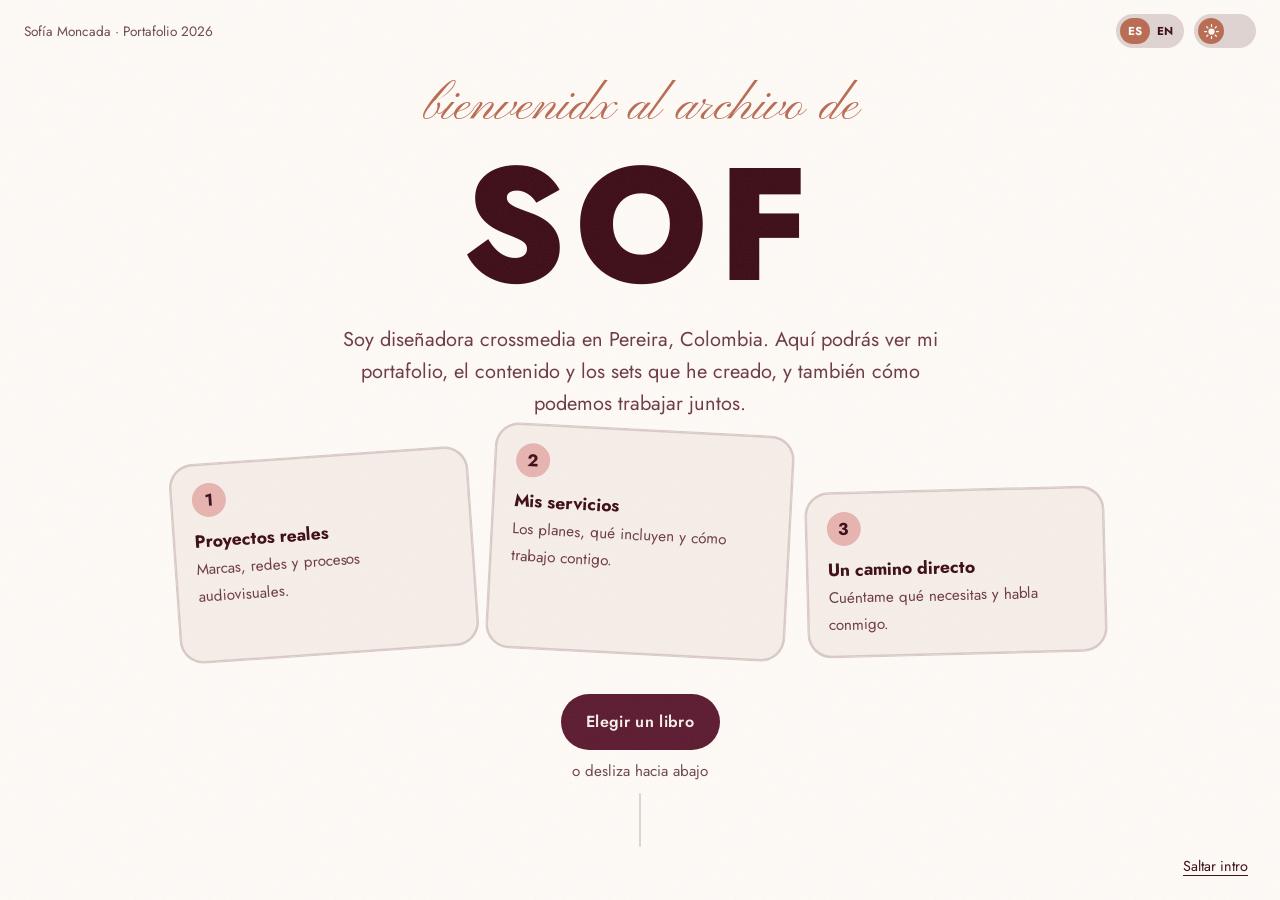
==== commit 44f66304: "Inglés/español, Tradición en canasta, enlaces a Instagram y Behance, app Android - Botón ES/EN en to" ====
--- a/index.html
+++ b/index.html
@@ -8,25 +8,21 @@
 <link rel="preconnect" href="https://fonts.googleapis.com">
 <link rel="preconnect" href="https://fonts.gstatic.com" crossorigin>
 <link href="https://fonts.googleapis.com/css2?family=Jost:wght@300;400;500;600;700;800;900&family=Pinyon+Script&display=swap" rel="stylesheet">
-<!-- Estilos: generales (todas las páginas) + los propios de esta página -->
-<link rel="stylesheet" href="css/base.css?v=20261113c">
-<link rel="stylesheet" href="css/barra-menu.css?v=20261113c">
-<link rel="stylesheet" href="css/pie.css?v=20261113c">
-<link rel="stylesheet" href="css/entrada.css?v=20261113c">
-<!-- La entrada sale una vez por visita; para verla otra vez: index.html?entrada -->
+<link rel="stylesheet" href="css/base.css?v=20261124b">
+<link rel="stylesheet" href="css/barra-menu.css?v=20261123t">
+<link rel="stylesheet" href="css/pie.css?v=20261124a">
+<link rel="stylesheet" href="css/entrada.css?v=20261124a">
 <script>(function(){try{if(sessionStorage.getItem('sof-intro')==='1'&&location.search.indexOf('entrada')<0)location.replace('inicio.html')}catch(e){}})();</script>
-<!-- Antes de pintar: tema guardado y franjas de llegada desde otra página -->
 <script>
-(function(){var r=document.documentElement;try{var t=localStorage.getItem('sof-theme');if(t==='dark'||t==='light')r.dataset.theme=t;if(sessionStorage.getItem('sof-wipe')){r.classList.add('llegando');sessionStorage.removeItem('sof-wipe')}}catch(e){}})();
+(function(){var r=document.documentElement;try{var t=localStorage.getItem('sof-theme');if(t==='dark'||t==='light')r.dataset.theme=t;if(localStorage.getItem('sof-lang')==='en'){r.lang='en';r.classList.add('i18n');setTimeout(function(){r.classList.remove('i18n')},2500)}if(sessionStorage.getItem('sof-wipe')){r.classList.add('llegando');sessionStorage.removeItem('sof-wipe')}}catch(e){}})();
 </script>
 </head>
 <body data-pagina="entrada">
 <a class="skip" href="#" id="skip">Saltar al contenido</a>
 
-<!-- ============ ENTRADA (INTRO) ============ -->
-<!-- Sale la primera vez de cada visita. Para verla de nuevo: index.html?entrada -->
 <div class="intro ready" id="intro">
-  <div class="top-meta"><span class="m">Sofía Moncada · Portafolio 2026</span><span class="m hide-s">4.8143° N · 75.6946° W</span><button class="theme" role="switch" aria-checked="false" aria-label="Modo oscuro"><span class="knob" aria-hidden="true"><svg class="sun" viewBox="0 0 24 24"><circle cx="12" cy="12" r="5"/><g stroke="currentColor" stroke-width="2" stroke-linecap="round"><path d="M12 1v3M12 20v3M1 12h3M20 12h3M4.2 4.2l2.1 2.1M17.7 17.7l2.1 2.1M4.2 19.8l2.1-2.1M17.7 6.3l2.1-2.1"/></g></svg><svg class="moon" viewBox="0 0 24 24"><path d="M20 14.5A8 8 0 0 1 9.5 4a8 8 0 1 0 10.5 10.5z"/></svg></span></button></div>
+  <div class="top-meta"><span class="m">Sofía Moncada · Portafolio 2026</span><div class="ctrls"><button class="lang" type="button" translate="no"><span>ES</span><span>EN</span></button>
+  <button class="theme" role="switch" aria-checked="false" aria-label="Modo oscuro"><span class="knob" aria-hidden="true"><svg class="sun" viewBox="0 0 24 24"><circle cx="12" cy="12" r="5"/><g stroke="currentColor" stroke-width="2" stroke-linecap="round"><path d="M12 1v3M12 20v3M1 12h3M20 12h3M4.2 4.2l2.1 2.1M17.7 17.7l2.1 2.1M4.2 19.8l2.1-2.1M17.7 6.3l2.1-2.1"/></g></svg><svg class="moon" viewBox="0 0 24 24"><path d="M20 14.5A8 8 0 0 1 9.5 4a8 8 0 1 0 10.5 10.5z"/></svg></span></button></div></div>
   <div class="choose">
     <section class="premise">
       <p class="script k">bienvenidx al archivo de</p>
@@ -60,7 +56,9 @@
 <main id="main" tabindex="-1"></main>
 
 <div class="toast" id="toast" role="status" aria-live="polite"></div>
-<script src="js/main.js?v=20261113c"></script>
-<script src="js/entrada.js?v=20261113c"></script>
+<script src="js/en.js?v=20261124f"></script>
+<script src="js/idioma.js?v=20261124b"></script>
+<script src="js/main.js?v=20261124b"></script>
+<script src="js/entrada.js?v=20261113d"></script>
 </body>
 </html>
--- a/css/base.css
+++ b/css/base.css
@@ -1,12 +1,3 @@
-/* =========================================================
-   TRAZO · Portafolio de Sofía Moncada
-   base.css · TODAS las páginas: colores, letras, botones, secciones, interruptor de tema, formas de fondo y movimiento reducido
-   (estilos tomados del portafolio original: trazo-portafolio/css/estilos.css)
-   ========================================================= */
-
-/* Trazo · Sofía Moncada — estilos del portafolio
-   Colores y tipografías en :root (tema claro) y en los bloques de modo oscuro.
-   Las secciones se fueron agregando por versiones (v5…v12); cada bloque está marcado con un comentario. */
 :root{
   --vino:#5C1A30;--vino-osc:#3D0C15;--crema:#F7EFE9;--blanco:#FFFBF7;--rosa:#E8B4B0;--terra:#B96B52;--arena:#D9C4B8;
   --bg:#FFFBF7;--fg:#3D0C15;--fg-soft:#6d3a44;--accent:#B96B52;--nav-bg:rgba(255,251,247,.84);--panel:#F7EFE9;
@@ -35,7 +26,6 @@
 .skip{position:absolute;left:-999px;top:0}
 .skip:focus{left:1rem;top:1rem;z-index:100;background:var(--rosa);color:var(--vino-osc);padding:.6rem 1rem;border-radius:999px}
 
-/* tipo y etiquetas */
 .display{font-weight:800;text-transform:uppercase;line-height:.92;letter-spacing:.01em}
 .script{font-family:var(--script);font-weight:400;line-height:1;letter-spacing:0;text-transform:none}
 .h-xl{font-size:clamp(3rem,9vw,8rem)}
@@ -54,7 +44,6 @@
 .hr{border:0;border-top:1px solid var(--line)}
 .paper .hr{border-color:var(--line-p)}
 
-/* botones / chips */
 .btn{display:inline-flex;align-items:center;justify-content:center;gap:.6rem;padding:.95rem 1.6rem;border-radius:999px;font-weight:600;font-size:1rem;text-decoration:none;letter-spacing:.02em;transition:transform .35s cubic-bezier(.3,1.6,.5,1),background .25s,color .25s;white-space:nowrap}
 .btn:hover{transform:translateY(-3px) rotate(-1.5deg)}
 .b-rosa{background:var(--rosa);color:var(--vino-osc)}
@@ -64,7 +53,6 @@
 .chips{display:flex;flex-wrap:wrap;gap:.45rem}
 .chip{border:1.5px solid currentColor;border-radius:999px;padding:.28rem .9rem;font-size:.93rem;white-space:nowrap}
 
-/* vistas */
 [data-view]{display:none}
 [data-view].on{display:block;animation:viewin .7s cubic-bezier(.2,.8,.2,1)}
 @keyframes viewin{from{opacity:0;transform:translateY(24px)}}
@@ -72,7 +60,6 @@
 .top{padding-top:calc(env(safe-area-inset-top,0px) + 8.5rem)}
 .paper{background:var(--paper);color:var(--on-paper)}
 
-/* cinta */
 .ribbon{background:var(--rosa);color:var(--vino-osc);overflow:hidden;transform:rotate(-1.6deg);margin:0 -1rem;box-shadow:0 10px 24px rgba(0,0,0,.25)}
 .ribbon .track{display:flex;width:max-content;animation:slide 30s linear infinite;padding:.8rem 0}
 .ribbon span{font-weight:600;font-size:clamp(1.05rem,2vw,1.4rem);white-space:nowrap;padding-inline:1.2rem;display:flex;gap:2.4rem;align-items:center;letter-spacing:.02em}
@@ -83,7 +70,6 @@
   *,*::before,*::after{animation-duration:.001ms!important;animation-iteration-count:1!important;transition-duration:.001ms!important}
   .hero h1 .w>span{transform:none}.rv{opacity:1;translate:0 0}.manif .w{opacity:1}
 }
-/* ===== v5: tema, intro con premisa, inicio centrado ===== */
 @keyframes spin{to{transform:rotate(360deg)}}
 .theme{width:62px;height:34px;border-radius:999px;background:var(--line);position:relative;flex:none}
 .theme .knob{position:absolute;top:4px;left:4px;width:26px;height:26px;border-radius:50%;background:var(--terra);color:var(--blanco);display:grid;place-items:center;transition:transform .45s cubic-bezier(.3,1.6,.4,1),background .4s}
@@ -93,7 +79,6 @@
 .theme[aria-checked="true"] .sun{opacity:0;transform:rotate(90deg)}
 .theme[aria-checked="true"] .moon{opacity:1;transform:none}
 
-/* tarjetas claras con borde en ambos temas */
 .wcard.w2,.bk2,.c-exp,.b-desc,.b-pal,.pk2,.expect li{box-shadow:inset 0 0 0 1.5px var(--line)}
 .form{background:var(--bg);color:var(--fg);box-shadow:inset 0 0 0 1.5px var(--line)}
 .opts button{border-color:var(--fg)!important}
@@ -112,7 +97,6 @@
 .pk .buy-btn{background:var(--vino-osc);color:var(--crema)}
 .pk3 .buy-btn,.pk4 .buy-btn{background:var(--blanco);color:var(--vino-osc)}
 main .lbl,.contact .lbl{display:none}
-/* formas y estrellas de fondo */
 main section,main .stn{position:relative}
 .deco{position:absolute;inset:0;overflow:hidden;pointer-events:none;z-index:0}
 .deco svg{position:absolute;width:var(--s);color:var(--dc);opacity:var(--o);animation:dfl var(--dur) ease-in-out infinite alternate;animation-delay:var(--dl)}
@@ -124,3 +108,9 @@
 .xr>*{z-index:auto}
 @media (prefers-reduced-motion:reduce){.deco svg{animation:none}}
 @media (max-width:860px){.mas-title .script{margin-left:0}}
+.lang{width:68px;height:34px;border-radius:999px;background:var(--line);position:relative;flex:none;display:grid;grid-template-columns:1fr 1fr;align-items:center;padding:0 4px;font-size:.72rem;font-weight:700;letter-spacing:.05em;color:inherit}
+.lang::before{content:"";position:absolute;top:4px;left:4px;width:calc(50% - 4px);height:26px;border-radius:999px;background:var(--terra);transition:transform .45s cubic-bezier(.3,1.6,.4,1)}
+html[lang="en"] .lang::before{transform:translateX(100%)}
+.lang span{position:relative;text-align:center;transition:color .3s}
+html:not([lang="en"]) .lang span:first-child,html[lang="en"] .lang span:last-child{color:var(--blanco)}
+html.i18n body{visibility:hidden}
--- a/css/barra-menu.css
+++ b/css/barra-menu.css
@@ -1,10 +1,3 @@
-/* =========================================================
-   TRAZO · Portafolio de Sofía Moncada
-   barra-menu.css · TODAS las páginas: barra de arriba, menú grande "Lo que hago" y transición de franjas
-   (estilos tomados del portafolio original: trazo-portafolio/css/estilos.css)
-   ========================================================= */
-
-/* nav */
 .nav{position:fixed;z-index:60;top:calc(env(safe-area-inset-top,0px) + 14px);left:50%;transform:translateX(-50%);width:min(1240px,100% - 1.5rem);display:flex;align-items:center;gap:1rem;padding:.45rem .45rem .45rem 1.2rem;border-radius:999px;background:var(--nav-bg);backdrop-filter:blur(14px);-webkit-backdrop-filter:blur(14px);border:1px solid var(--line);transition:transform .5s cubic-bezier(.2,.8,.2,1)}
 .nav.hide{transform:translate(-50%,-150%)}
 .logo{display:flex;align-items:baseline;gap:.35rem;text-decoration:none;white-space:nowrap;margin-right:auto}
@@ -24,7 +17,6 @@
 @media (max-width:1060px){.nav .links,.clock{display:none}}
 @media (max-width:520px){.nav .cta{display:none}}
 
-/* mega menú */
 .mega{position:fixed;inset:0;z-index:55;background:var(--bg);overflow:auto;padding:calc(env(safe-area-inset-top,0px) + 6.5rem) 0 calc(2.5rem + env(safe-area-inset-bottom,0px));clip-path:inset(0 0 100% 0);visibility:hidden;transition:clip-path .65s cubic-bezier(.7,0,.2,1),visibility .65s}
 .mega.open{clip-path:inset(0);visibility:visible}
 .mega-grid{display:grid;grid-template-columns:repeat(3,1fr);gap:1.2rem}
@@ -45,13 +37,10 @@
 .mega-more nav a:hover{color:var(--accent)}
 @media (max-width:900px){.mega-grid{grid-template-columns:1fr}}
 
-
-/* cinta de transición */
 .wipe{position:fixed;inset:0;z-index:80;pointer-events:none;display:grid;grid-template-rows:repeat(4,1fr)}
 .wipe span{transform:scaleX(0);transform-origin:left}
 .wipe span:nth-child(1){background:var(--rosa)}.wipe span:nth-child(2){background:var(--terra)}.wipe span:nth-child(3){background:var(--arena)}.wipe span:nth-child(4){background:var(--vino)}
 
-/* ===== v6: menú y archivo collage ===== */
 .mega-head{display:flex;flex-wrap:wrap;align-items:baseline;justify-content:space-between;gap:.4rem 1rem;margin-bottom:1.2rem}
 .mega-head .lbl{margin:0}
 .mega-head .script{font-size:clamp(1.8rem,3.4vw,2.6rem);color:var(--accent)}
@@ -72,7 +61,6 @@
 .mega-help .script{font-size:2rem;color:var(--accent);margin-bottom:.3rem}
 @media (max-width:700px){.mega-help{rotate:0deg;max-width:none}}
 
-/* adquirir planes */
 .world li{display:grid;grid-template-columns:1fr auto;align-items:center;gap:.6rem;border-top:1px solid currentColor}
 .world li a{border-top:0!important}
 .buy{border:1.5px solid currentColor;border-radius:999px;padding:.32rem .8rem;font-size:.82rem;font-weight:600;white-space:nowrap;transition:transform .3s cubic-bezier(.3,1.6,.4,1)}
@@ -81,7 +69,7 @@
 .w3 .buy:hover{background:var(--blanco);color:var(--terra);border-color:var(--blanco)}
 .nav{gap:.6rem}
 .logo .script{font-size:2.3rem}
-.nav .links{margin-right:auto;margin-left:1.4rem}
+.nav .links{margin-left:auto;margin-right:.4rem}
 .nav .cta{padding:.6rem 1.15rem}
 .nav .whatido{padding:.6rem 1.15rem;border-radius:999px;border:1.5px solid currentColor;font-weight:600;font-size:.97rem}
 .nav .whatido:hover{background:var(--fg);color:var(--bg)}
@@ -89,5 +77,4 @@
 @media (max-width:1060px){.nav .links,.nav .whatido{display:none}.menu-btn{display:inline-flex}}
 @media (max-width:560px){.nav .cta{display:none}}
 
-/* Al llegar desde otra página, la pantalla empieza tapada por las franjas (main.js las abre) */
 .llegando .wipe span{transform:scaleX(1)}
--- a/css/pie.css
+++ b/css/pie.css
@@ -1,10 +1,3 @@
-/* =========================================================
-   TRAZO · Portafolio de Sofía Moncada
-   pie.css · TODAS las páginas: pie de contacto "Trabajemos juntos"
-   (estilos tomados del portafolio original: trazo-portafolio/css/estilos.css)
-   ========================================================= */
-
-/* contacto (footer) */
 .contact{color:var(--crema);--line:rgba(247,239,233,.2);background:var(--vino);border-radius:40px 40px 0 0;margin-top:2rem;padding:clamp(4rem,8vw,6.5rem) 0 calc(2rem + env(safe-area-inset-bottom,0px))}
 .contact .st{font-size:clamp(3rem,9vw,7.6rem)}
 .cgrid{display:grid;grid-template-columns:repeat(3,1fr);gap:2rem;margin-top:3rem;padding-top:2rem;border-top:1px solid var(--line)}
@@ -22,7 +15,6 @@
 .rv{opacity:0;translate:0 36px;transition:opacity .8s,translate 1s cubic-bezier(.2,.8,.2,1)}
 .rv.in{opacity:1;translate:0 0}
 
-/* contacto centrado */
 .contact{text-align:center}
 .contact .lbl{justify-content:center}
 .cgrid{text-align:center}
@@ -30,3 +22,51 @@
 .cbase{justify-content:center;gap:2rem}
 
 .contact .lbl b{color:var(--rosa)}
+
+:root { --contact-bg: #3D0C15; }
+@media (prefers-color-scheme: dark) { :root:not([data-theme="light"]) { --contact-bg: #5C1A30; } }
+:root[data-theme="dark"] { --contact-bg: #5C1A30; }
+
+.contact {
+  margin: 3rem clamp(0px, 2.4vw, 32px) 0;
+  padding: clamp(3rem, 6vw, 4rem) 0 calc(2rem + env(safe-area-inset-bottom, 0px));
+  border-radius: 40px 40px 0 0;
+  background: var(--contact-bg);
+  color: var(--crema);
+  text-align: center;
+}
+.contact .wrap { width: min(1000px, 100% - 2.5rem); }
+.contact .st {
+  padding-bottom: 1.1rem;
+  border-bottom: 1px solid rgba(232, 180, 176, .55);
+  font-size: clamp(2.2rem, 4.6vw, 3.2rem);
+  font-weight: 700;
+}
+.contact .st .script { font-size: 1.05em; color: var(--rosa); }
+.cgrid {
+  grid-template-columns: repeat(4, 1fr);
+  margin-top: 2.6rem;
+  padding-top: 0;
+  border-top: 0;
+  gap: 1.6rem;
+}
+.cgrid > div { display: flex; flex-direction: column; align-items: center; gap: .9rem; }
+.cgrid h4 { margin: 0; font-size: 1.05rem; font-weight: 600; opacity: 1; }
+.cgrid a,
+.cgrid button,
+.cgrid p {
+  margin: 0;
+  font-size: .88rem;
+  opacity: .85;
+}
+.cgrid a:hover, .cgrid button:hover { color: var(--rosa); opacity: 1; }
+.cbase {
+  justify-content: center;
+  margin-top: 3rem;
+  font-size: .95rem;
+  font-weight: 500;
+  color: var(--terra);
+  opacity: 1;
+}
+@media (max-width: 900px) { .cgrid { grid-template-columns: repeat(2, 1fr); } }
+@media (max-width: 480px) { .cgrid { grid-template-columns: 1fr; } }
--- a/css/entrada.css
+++ b/css/entrada.css
@@ -1,14 +1,8 @@
-/* =========================================================
-   TRAZO · Portafolio de Sofía Moncada
-   entrada.css · solo index.html: premisa, tarjetas y estante de libros
-   (estilos tomados del portafolio original: trazo-portafolio/css/estilos.css)
-   ========================================================= */
-
-/* intro */
 .intro{position:fixed;inset:0;z-index:90;background:var(--bg);color:var(--fg);overflow-y:auto;overscroll-behavior:contain}
 .intro[hidden]{display:none}
 .intro .top-meta{position:sticky;top:0;z-index:3;display:flex;justify-content:space-between;align-items:center;gap:1rem;padding:calc(env(safe-area-inset-top,0px) + .9rem) 1.5rem .9rem;font-size:.85rem;background:var(--bg)}
 .intro .top-meta .m{opacity:.75}
+.intro .top-meta .ctrls{display:flex;align-items:center;gap:.6rem}
 .intro .skipi{position:fixed;right:1.2rem;bottom:calc(env(safe-area-inset-bottom,0px) + 1rem);z-index:4;font-size:.9rem;text-decoration:underline;text-underline-offset:4px;background:var(--bg);padding:.35rem .8rem;border-radius:999px}
 @media (max-width:600px){.hide-s{display:none}}
 .loader{min-height:calc(100svh - 80px);display:grid;place-content:center;text-align:center}
